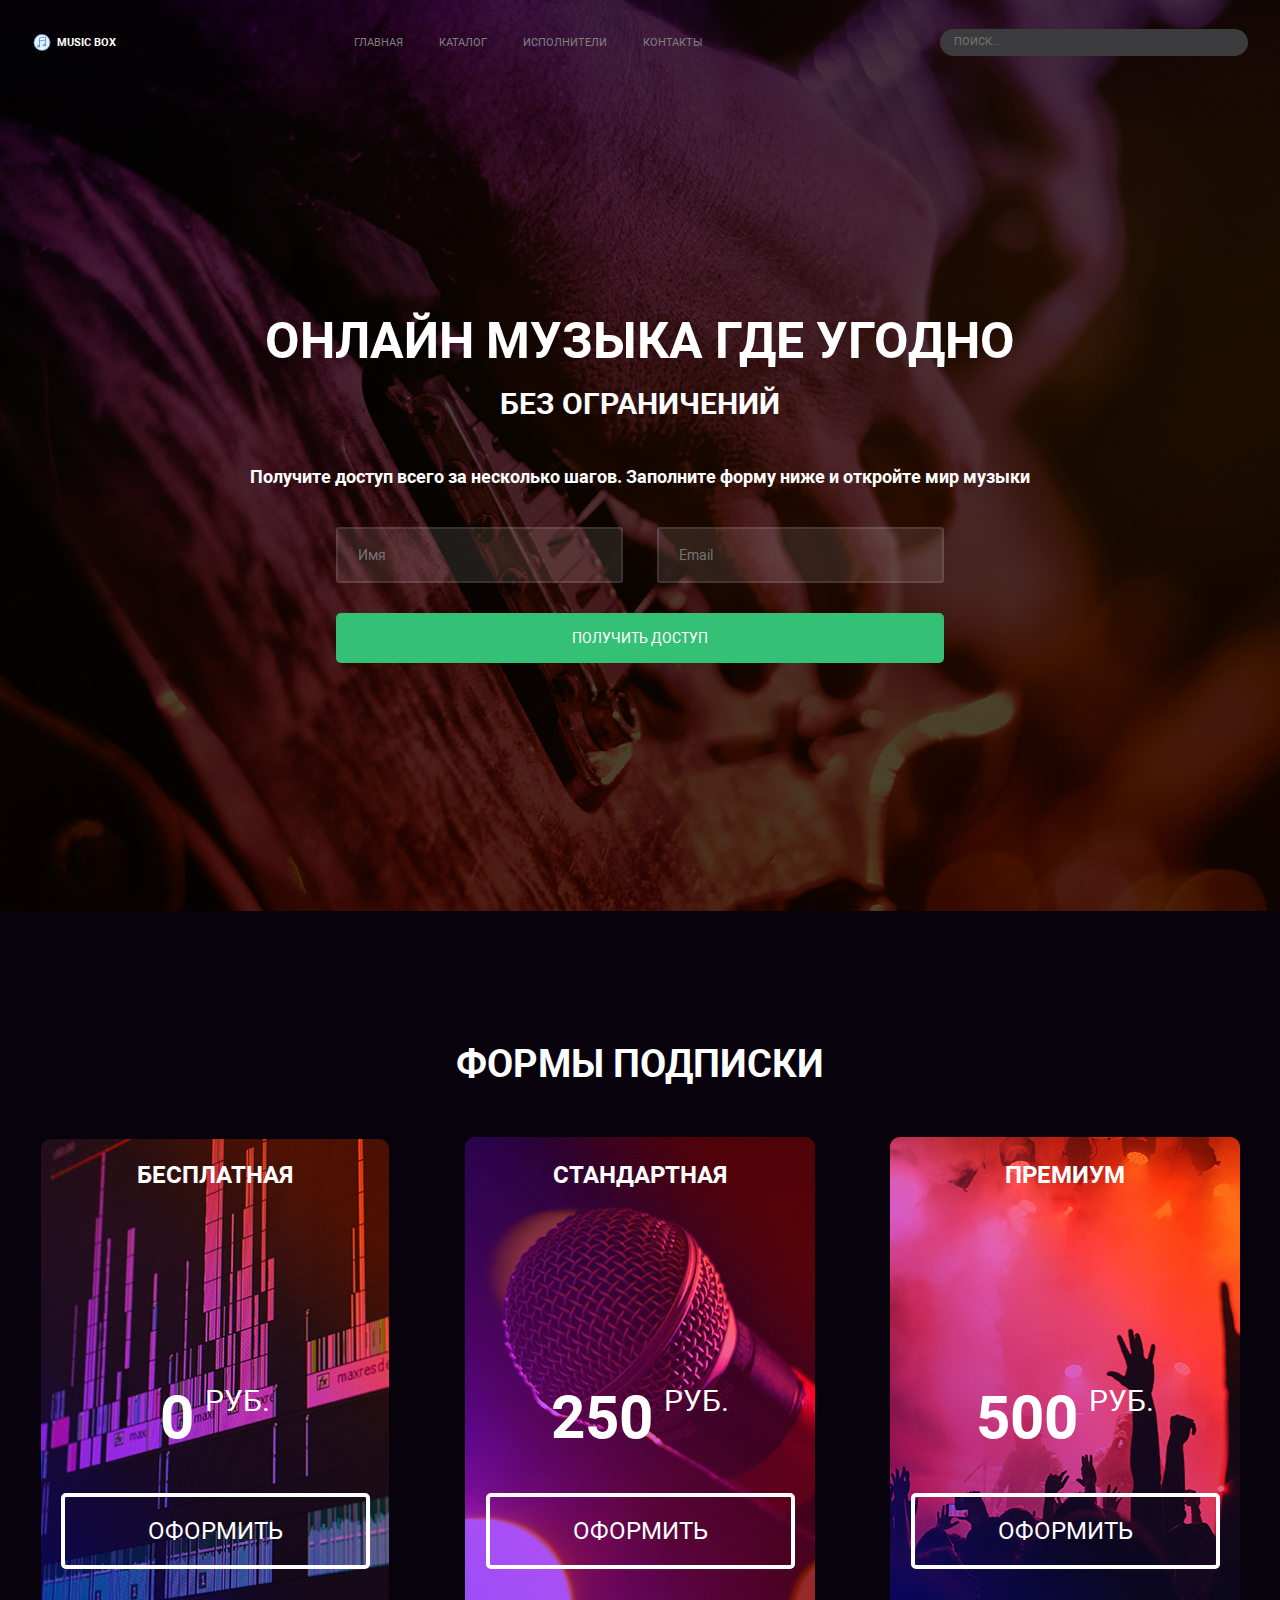
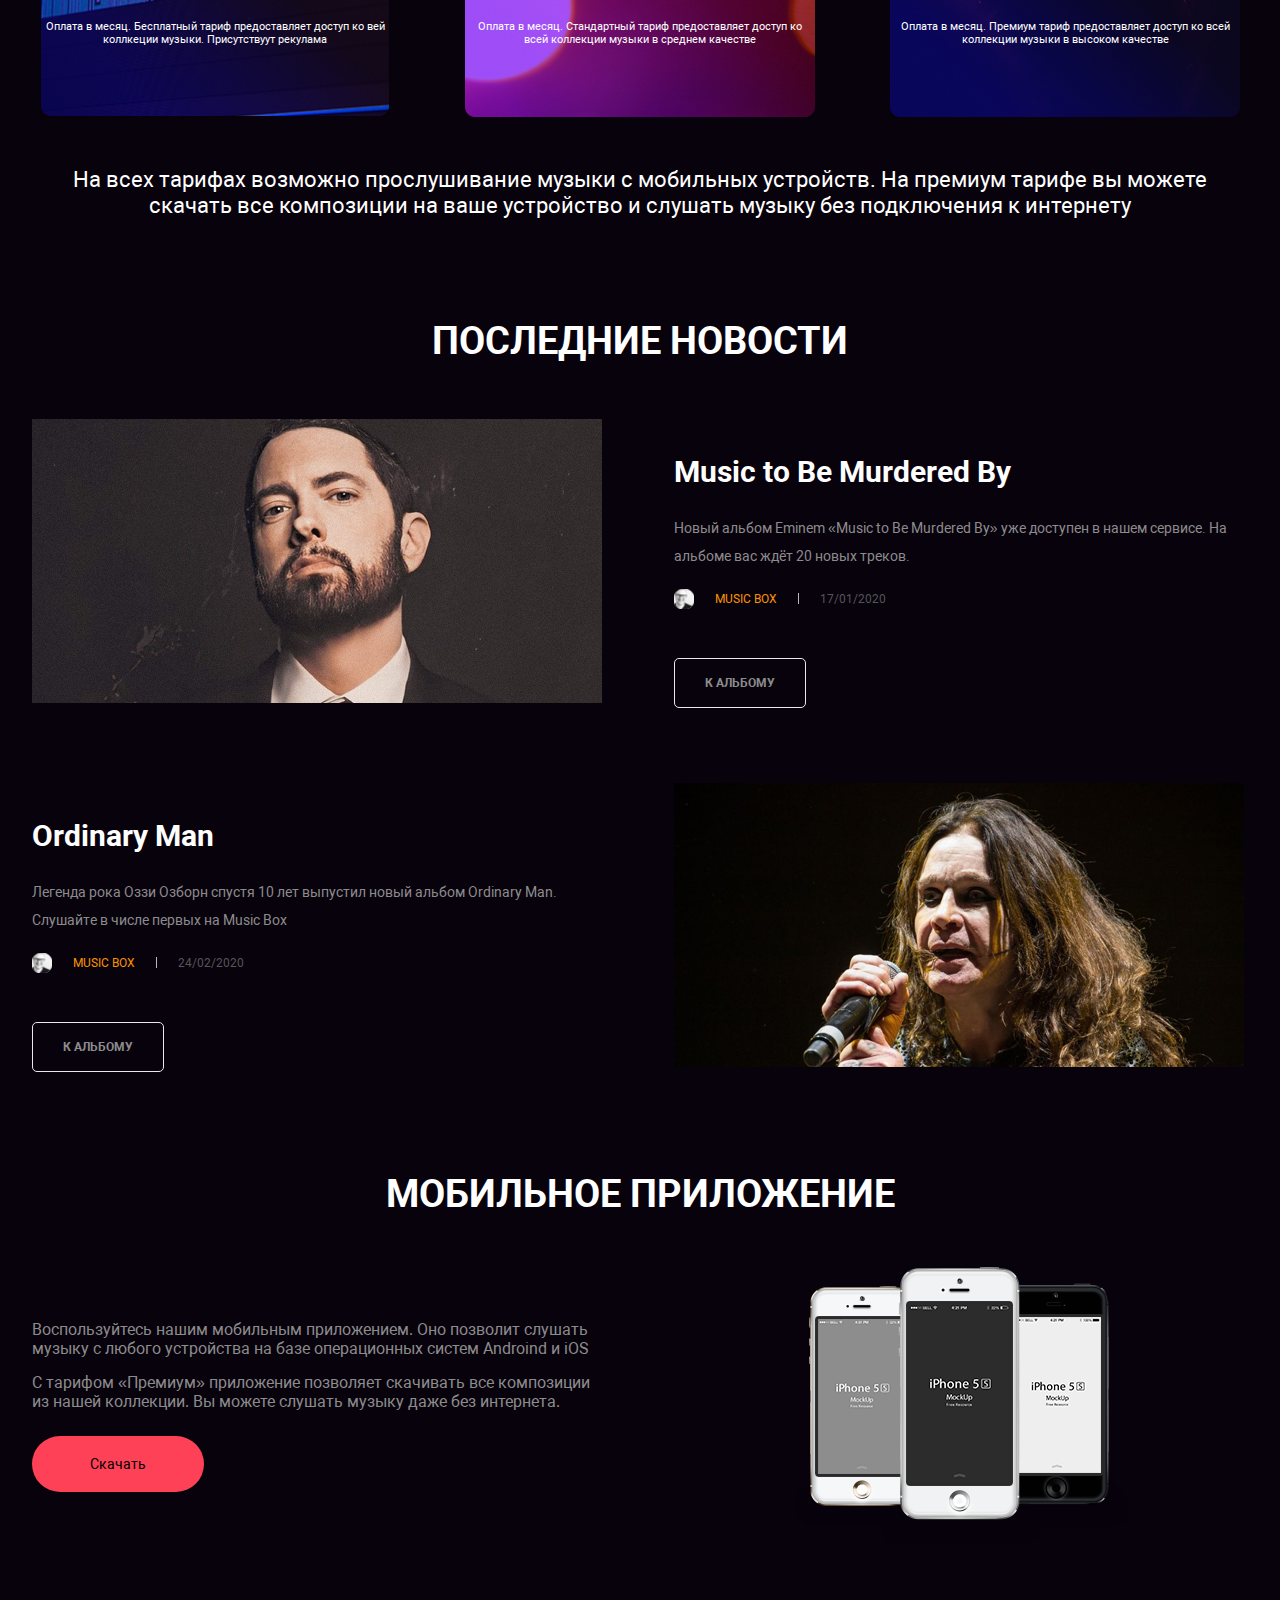
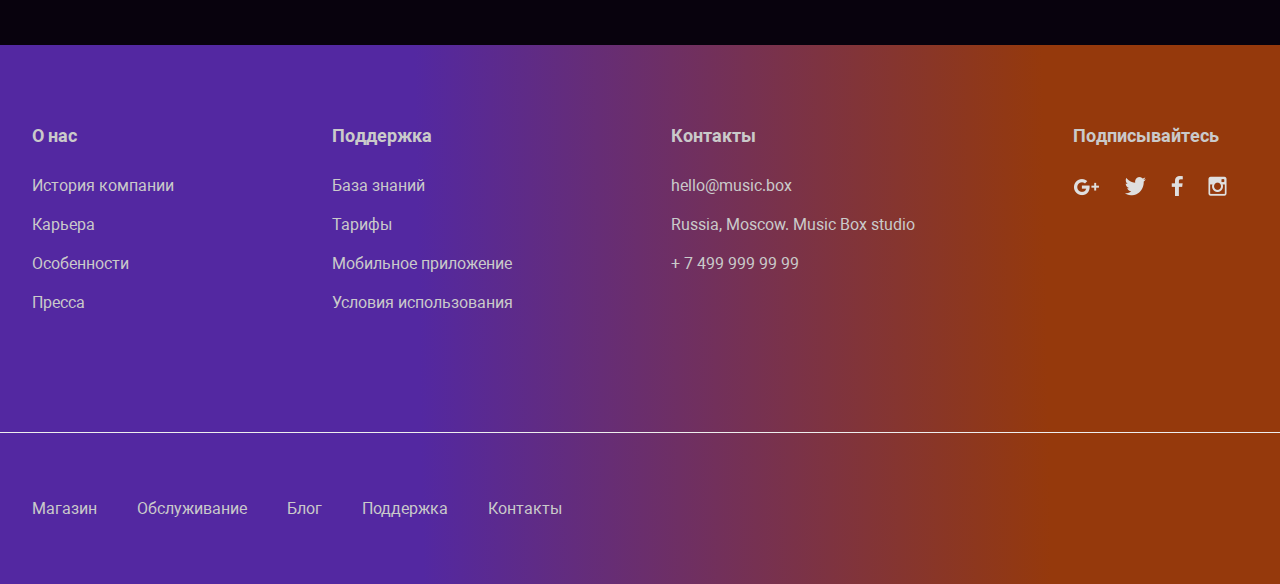
==== index.html @ 295d5bc8 "hotfix: Atomic CSS" ====
<!DOCTYPE html>
<html lang="ru">
  <head>
    <meta charset="UTF-8">
    <meta name="viewport" content="width=device-width, initial-scale=1.0">
    <link rel="stylesheet" href="./vendor/normalize.css">
    <link rel="stylesheet" href="./styles/style.css">
    <title>Портал «Music Box»/Turetskaya Irina</title>
  </head>
  <body>
    <div class="page default-font">

      <!--Шапка сайта-->
      <header class="header wrapper absolute-25">
        <div class="header-logo">
          <img src="./images/logo.svg" alt="Music Box">
          <p>Music Box</p>
        </div>
        <nav class="header-nav">
          <ul>
            <li><a href="./index.html">ГЛАВНАЯ</a></li>
            <li><a href="./catalog.html">КАТАЛОГ</a></li>
            <li><a href="#">ИСПОЛНИТЕЛИ</a></li>
            <li><a href="#contacts">КОНТАКТЫ</a></li>
          </ul>
        </nav>
        <input type="text" placeholder="ПОИСК..." class="dark-input width-23">
      </header>
      <!--Секция баннер-->
      <section class="title-photo photo-index padding-272-248 padding-264-44">
        <div class="wrapper flex-centr online-music">
          <h1 class="fz-60 font-bold m-b-10">Онлайн музыка где угодно</h1>
          <p class="fz-30 m-0">без ограничений</p>
          <span class="fz-18 m-0">Получите доступ всего за несколько шагов. Заполните форму ниже и откройте мир музыки</span>
          <form action="#" class="form fz-14">
            <input type="text" placeholder="Имя">
            <input type="Email" placeholder="Email">
            <button>получить доступ</button>
          </form>
        </div>

      </section>

      <!--Контент-->
      <main class="content">
        <div class="wrapper">

          <!-- Формы подписки -->
          <div class="m-b-100 text-center m-m-b-44" id="tarif">
            <h2 class="m-b-50 fz-38 font-bold">Формы подписки</h2>

            <div class="grid-gap-75 grid-gap-50 justify-center m-b-50">

              <div class="subscribe subscribe-free">
                <h3 class="fz-24">бесплатная</h3>
                <div class="subscribe-content">
                    <div class="subscribe-sum">
                      <h4 class="fz-60 m-0">0</h4>
                      <h5 class="fz-30 m-0">руб.</h5>
                    </div>
                  <button class="btn-subscribe fz-24 default-font">оформить</button>
                  <p class="fz-11">Оплата в месяц. Бесплатный тариф предоставляет доступ ко вей коллкеции музыки. Присутствуут рекулама</p>
                </div>
              </div>

              <div class="subscribe subscribe-standart">
                <h3 class="fz-24">Стандартная</h3>
                <div class="subscribe-content">
                    <div class="subscribe-sum">
                      <h4 class="fz-60 m-0">250</h4>
                      <h5 class="fz-30 m-0">руб.</h5>
                    </div>
                  <button class="btn-subscribe fz-24 online default-font">оформить</button>
                  <p class="fz-11">Оплата в месяц. Стандартный тариф предоставляет доступ ко всей коллекции музыки в среднем качестве</p>
                </div>
              </div>

              <div class="subscribe subscribe-premium">
                <h3 class="fz-24">Премиум</h3>
                <div class="subscribe-content">
                    <div class="subscribe-sum">
                      <h4 class="fz-60 m-0">500</h4>
                      <h5 class="fz-30 m-0">руб.</h5>
                    </div>
                  <button class="btn-subscribe fz-24 default-font">оформить</button>
                  <p class="fz-11">Оплата в месяц. Премиум тариф предоставляет доступ ко всей коллекции музыки в высоком качестве</p>
                </div>
              </div>

            </div>
            <p class="fz-22 m-fz-12">На всех тарифах возможно прослушивание музыки с мобильных устройств. На премиум тарифе вы можете скачать все композиции на ваше устройство и слушать музыку без подключения к интернету</p>
          </div>

          <!-- Последние новости -->
          <div class="m-b-100 m-m-b-90">
            <h2 class="m-b-50 fz-38 font-bold text-center">Последние новости</h2>
            <div>

              <div class="grid-column-68 grid-gap-20 grid-gap-40 align-center m-b-70 m-m-b-40">
                <img src="./images/Music_to_Be_Murdered_By.png" alt="Eminem" class="width-100">
                <div class="description">
                  <h4 class="fz-30 m-b-25">Music to Be Murdered By</h4>
                  <p class="fz-14 m-b-15 line-h-28 m-0">Новый альбом Eminem  «Music to Be Murdered By» уже доступен в нашем сервисе. На альбоме вас ждёт 20 новых треков.</p>
                  <div class="about-author flex-s-b">
                    <img src="./images/avatar.png" alt="avatar">
                    <h5 class="fz-12 m-0">Music box</h5>
                    <div class="split"></div>
                    <p class="fz-12 m-0">17/01/2020</p>
                  </div>
                  <button class="bth-grey fz-12 font-bold">К альбому</button>
                </div>
              </div>

              <div class="grid-column-68 grid-gap-20 grid-gap-40 align-center">
                <div class="description">
                  <h4 class="fz-30 m-b-25">Ordinary Man</h4>
                  <p class="fz-14 m-b-15 line-h-28 m-0">Легенда рока Оззи Озборн спустя 10 лет выпустил новый альбом Ordinary Man. Слушайте в числе первых на Music Box</p>
                  <div class="about-author flex-s-b">
                    <img src="./images/avatar.png" alt="avatar">
                    <h5 class="fz-12 m-0">Music box</h5>
                    <div class="split"></div>
                    <p class="fz-12 m-0">24/02/2020</p>
                  </div>
                  <button class="bth-grey fz-12 font-bold">К альбому</button>
                </div>
                <img src="./images/Ordinary_Man.png" alt="Ozzy_Osbourne" class="width-100 photo">
              </div>

            </div>

          </div>

          <!-- Мобильное приложение -->
          <div id="mobile-app">
            <h2 class="m-b-50 fz-38 font-bold text-center">Мобильное приложение</h2>
            <div class="grid-column-68 grid-gap-20 grid-gap-40 align-center">
              <div class="description">
                <p class="fz-16 m-0 m-b-15">Воспользуйтесь нашим мобильным приложением. Оно позволит слушать музыку с любого устройства на базе операционных систем Androind и iOS</p>
                <p class="fz-16 m-0 m-b-25">С тарифом «Премиум» приложение позволяет скачивать все композиции из нашей коллекции. Вы можете слушать музыку даже без интернета.</p>
                <button class="bth-pink fz-14">Скачать</button>
              </div>
              <img src="./images/iphone.png" alt="mobile" class="width-100 m-auto photo">
            </div>
          </div>

        </div>
      </main>

      <!--Футер-->
      <footer class="footer">
        <div class="wrapper first-menu">

          <div>
            <h3>О нас</h3>
            <ul>
              <li><a href="#" target="_blank">История&nbsp;компании</a></li>
              <li><a href="#" target="_blank">Карьера</a></li>
              <li><a href="#" target="_blank">Особенности</a></li>
              <li><a href="#" target="_blank">Пресса</a></li>
            </ul>
          </div>

          <div>
            <h3>Поддержка</h3>
            <ul>
              <li><a href="#" target="_blank">База&nbsp;знаний</a></li>
              <li><a href="#tarif" target="_blank">Тарифы</a></li>
              <li><a href="#mobile-app" target="_blank">Мобильное&nbsp;приложение</a></li>
              <li><a href="#" target="_blank">Условия&nbsp;использования</a></li>
            </ul>
          </div>

          <div>
            <h3 id="contacts">Контакты</h3>
            <ul>
              <li><a href="mailto:hello@music.box">hello@music.box</a></li>
              <li><a href="#" target="_blank">Russia,&nbsp;Moscow.&nbsp;Music&nbsp;Box&nbsp;studio</a></li>
              <li><a href="tel:+74999999999">+ 7 499 999 99 99</a></li>
            </ul>
          </div>

          <div>
            <h3>Подписывайтесь</h3>
            <ul class="social">
              <li>
                <a href="#" target="_blank">
                  <img class="footer-icon" alt="google" src="./images/Google+.png">
                </a>
              </li>
              <li>
                <a href="#" target="_blank">
                  <img class="footer-icon" alt="twitter" src="./images/Twitter.png">
                </a>
              </li>
              <li>
                <a href="#" target="_blank">
                  <img class="footer-icon" alt="facebook" src="./images/Facebook.png">
                </a>
              </li>
              <li>
                <a href="#" target="_blank">
                  <img class="footer-icon" alt="instagram" src="./images/Instagram.png">
                </a>
              </li>
            </ul>
          </div>

        </div>

        <div class="line"></div>

        <div class="wrapper second-menu">
          <ul>
            <li><a href="#" target="_blank">Магазин</a></li>
            <li><a href="#" target="_blank">Обслуживание</a></li>
            <li><a href="#" target="_blank">Блог</a></li>
            <li><a href="#" target="_blank">Поддержка</a></li>
            <li><a href="#contacts" target="_blank">Контакты</a></li>
          </ul>
        </div>
      </footer>
    </div>
  </body>
</html>
---- styles/style.css ----
@font-face {
  src: url("../fonts/Roboto/Roboto.woff2") format("woff2"), url("../fonts/Roboto/Roboto.woff") format("woff");
  font-family: 'Roboto';
  font-weight: 400;
  font-style: normal; }
@font-face {
  src: url("../fonts/Roboto/Robotobold.woff2") format("woff2"), url("../fonts/Roboto/Robotobold.woff") format("woff");
  font-family: 'Roboto';
  font-weight: 700;
  font-style: normal; }
body {
  font-family: "Roboto", sans-serif; }

.wrapper {
  max-width: 1200px;
  margin: 0 auto; }

.default-font {
  font-family: "Roboto", sans-serif;
  font-style: normal;
  color: #FFFFFF;
  margin: 0;
  padding: 0; }

h1 {
  text-transform: uppercase; }

h2 {
  text-transform: uppercase; }

h3 {
  text-transform: uppercase; }

h5 {
  font-weight: normal;
  text-transform: uppercase; }

.fz-11 {
  font-size: 11px;
  line-height: 13px; }

.fz-12 {
  font-size: 12px;
  line-height: 28px; }

.fz-14 {
  font-size: 14px;
  line-height: 16px; }

.fz-16 {
  font-size: 16px;
  line-height: 19px; }

.fz-18 {
  font-size: 18px;
  line-height: 21px; }

.fz-22 {
  font-size: 22px;
  line-height: 26px; }

.fz-23 {
  font-size: 20px;
  line-height: 23px; }

.fz-24 {
  font-size: 24px;
  line-height: 28px; }

.fz-30 {
  font-size: 30px;
  line-height: 35px; }

.fz-38 {
  font-size: 38px;
  line-height: 45px; }

.fz-60 {
  font-size: 60px;
  line-height: 70px; }

.font-bold {
  font-weight: bold; }

.text-center {
  text-align: center; }

.align-center {
  -webkit-box-align: center;
      -ms-flex-align: center;
          align-items: center; }

.justify-center {
  -webkit-box-pack: center;
      -ms-flex-pack: center;
          justify-content: center; }

.grid-column-68 {
  display: grid;
  grid-template-columns: repeat(2, 1fr);
  grid-gap: 68px; }

.grid-row-25 {
  display: grid;
  grid-row-gap: 25px; }

.grid-gap-50 {
  display: grid;
  grid-template-columns: repeat(auto-fill, 250px);
  grid-gap: 50px; }

.grid-gap-75 {
  display: grid;
  grid-template-columns: repeat(auto-fill, 350px);
  grid-gap: 75px; }

.flex-s-b {
  display: -webkit-box;
  display: -ms-flexbox;
  display: flex;
  -webkit-box-pack: justify;
      -ms-flex-pack: justify;
          justify-content: space-between;
  -webkit-box-align: center;
      -ms-flex-align: center;
          align-items: center; }

.m-0 {
  margin: 0; }

.m-b-10 {
  margin-bottom: 10px; }

.m-b-15 {
  margin-bottom: 15px; }

.m-b-25 {
  margin-bottom: 25px; }

.m-b-50 {
  margin-bottom: 50px; }

.m-b-70 {
  margin-bottom: 70px; }

.m-b-100 {
  margin-bottom: 100px; }

.m-auto {
  margin: auto; }

.flex-centr {
  display: -webkit-box;
  display: -ms-flexbox;
  display: flex;
  -webkit-box-orient: vertical;
  -webkit-box-direction: normal;
      -ms-flex-direction: column;
          flex-direction: column;
  -webkit-box-pack: center;
      -ms-flex-pack: center;
          justify-content: center;
  -webkit-box-align: center;
      -ms-flex-align: center;
          align-items: center; }

.width-100 {
  max-width: 100%;
  height: auto; }

.line-h-28 {
  line-height: 28px; }

.width-23 {
  width: 23%; }

.padding-280-76 {
  padding: 280px 0 76px; }

.padding-272-248 {
  padding: 272px 0 248px; }

.header {
  font-family: "Roboto", sans-serif;
  font-style: normal;
  font-size: 11px;
  line-height: 13px;
  font-weight: bold;
  display: -webkit-box;
  display: -ms-flexbox;
  display: flex;
  -webkit-box-align: center;
      -ms-flex-align: center;
          align-items: center; }

.absolute-25 {
  position: absolute;
  top: 25px;
  left: 0;
  right: 0; }

.header-logo {
  display: -webkit-box;
  display: -ms-flexbox;
  display: flex;
  -webkit-box-align: center;
      -ms-flex-align: center;
          align-items: center;
  margin-right: 100px; }
  .header-logo img {
    width: 20px;
    height: 17px;
    margin-right: 5px; }
  .header-logo p {
    font-weight: bold;
    color: #FFFFFF;
    text-transform: uppercase; }

.header-nav {
  margin-right: 300px; }
  .header-nav ul {
    display: -webkit-box;
    display: -ms-flexbox;
    display: flex;
    padding: 0; }
    .header-nav ul li {
      font-weight: normal;
      color: #808080;
      list-style: none;
      margin-right: 36px; }
      .header-nav ul li a {
        text-decoration: none;
        color: #808080; }
        .header-nav ul li a:active {
          color: #FFFFFF; }
        .header-nav ul li a:hover {
          color: #FFFFFF;
          cursor: pointer; }
      .header-nav ul li:last-child {
        margin-right: 0; }

.dark-input {
  background: #3C3B3D;
  border-radius: 50px;
  border: none;
  padding: 7px 14px; }

.footer {
  background: linear-gradient(89.02deg, #5328A1 32.83%, #95390C 81.56%);
  padding: 80px 0 50px;
  font-family: "Roboto", sans-serif;
  font-style: normal;
  font-weight: normal;
  font-size: 16px;
  line-height: 19px;
  color: #CACACA; }

.first-menu {
  display: -webkit-box;
  display: -ms-flexbox;
  display: flex;
  -webkit-box-pack: justify;
      -ms-flex-pack: justify;
          justify-content: space-between;
  padding-bottom: 100px; }
  .first-menu div h3 {
    font-weight: bold;
    font-size: 18px;
    line-height: 21px;
    margin: 0 0 30px 0;
    text-transform: none; }
  .first-menu div ul {
    padding: 0; }
    .first-menu div ul li {
      list-style: none;
      margin: 0 0 20px 0; }
      .first-menu div ul li a {
        text-decoration: none;
        color: #CACACA; }
        .first-menu div ul li a:hover {
          cursor: pointer;
          opacity: 0.5; }
  .first-menu div img:hover {
    cursor: pointer;
    opacity: 0.5; }
  .first-menu div .social li {
    display: inline; }

.line {
  border-top: 1px solid #EEEEEE; }

.second-menu {
  padding-top: 50px; }
  .second-menu ul {
    padding: 0;
    display: -webkit-box;
    display: -ms-flexbox;
    display: flex; }
    .second-menu ul li {
      list-style: none;
      display: inline;
      margin: 0 40px 0 0; }
      .second-menu ul li a {
        text-decoration: none;
        color: #CACACA; }
        .second-menu ul li a:hover {
          cursor: pointer;
          opacity: 0.5; }

.footer-icon {
  margin-right: 21px; }

.title-photo {
  background-size: cover;
  background-position: center;
  color: #fff; }

.photo-catalog {
  background-image: url("../images/Morten_Harket.png"); }

.photo-index {
  background-image: url("../images/banner.png"); }

.online-music p {
  font-weight: bold;
  text-transform: uppercase; }
.online-music span {
  margin: 45px 0 40px;
  font-weight: bold; }

.main {
  font-family: "Roboto", sans-serif;
  font-style: normal; }
  .main h1 {
    margin: 0 0 25px; }
  .main span {
    font-size: 18px;
    line-height: 21px; }
  .main div {
    margin: 40px 0 0 0;
    display: -webkit-box;
    display: -ms-flexbox;
    display: flex; }
    .main div button {
      display: -webkit-box;
      display: -ms-flexbox;
      display: flex;
      -webkit-box-align: center;
          -ms-flex-align: center;
              align-items: center;
      color: #FFFFFF;
      border-radius: 5px;
      border: none;
      width: 200px;
      height: 56px;
      margin-right: 35px; }
      .main div button img {
        width: 16px;
        height: 16px;
        color: #FFFFFF;
        -webkit-filter: invert(1);
                filter: invert(1);
        margin: 0 15px 0 20px; }
      .main div button:hover {
        cursor: pointer;
        opacity: 0.5; }

.bg-violet {
  background: #5328A1; }

.bg-brown {
  background: #95390C; }

.content {
  background-color: #08020D;
  padding-top: 100px;
  padding-bottom: 100px; }

.popular-artist {
  display: -webkit-box;
  display: -ms-flexbox;
  display: flex; }
  .popular-artist img {
    width: 55px;
    height: 50px;
    margin-right: 16.5px; }
  .popular-artist span {
    font-family: "Roboto", sans-serif;
    font-style: normal;
    font-weight: normal;
    font-size: 12px;
    line-height: 14px;
    color: #808080; }
  .popular-artist h5 {
    margin-bottom: 5px; }
  .popular-artist div {
    margin: auto 0; }

.time {
  font-family: "Roboto", sans-serif;
  font-style: normal;
  font-weight: normal;
  color: #8C8C8C; }

.discography-item div img {
  width: 250px;
  height: 250px; }
.discography-item div a {
  display: block;
  width: 25px;
  height: 25px;
  margin: 0;
  position: relative;
  left: 15px;
  bottom: 35px; }
  .discography-item div a img {
    width: 25px;
    height: 25px;
    -webkit-filter: invert(1);
            filter: invert(1); }
  .discography-item div a:hover {
    opacity: 0.5; }

.subscribe {
  display: -webkit-box;
  display: -ms-flexbox;
  display: flex;
  -webkit-box-orient: vertical;
  -webkit-box-direction: normal;
      -ms-flex-direction: column;
          flex-direction: column;
  -webkit-box-pack: justify;
      -ms-flex-pack: justify;
          justify-content: space-between;
  -webkit-box-align: center;
      -ms-flex-align: center;
          align-items: center;
  height: 580px; }

.subscribe-free {
  background: url("../images/subscribe_1.png");
  background-repeat: no-repeat;
  background-position: center;
  background-size: contain; }

.subscribe-standart {
  background: url("../images/subscribe_2.png");
  background-repeat: no-repeat;
  background-position: center;
  background-size: contain; }

.subscribe-premium {
  background: url("../images/subscribe_3.png");
  background-repeat: no-repeat;
  background-position: center;
  background-size: contain; }

.subscribe-content {
  margin-bottom: 60px; }
  .subscribe-content div {
    margin-bottom: 40px; }
  .subscribe-content button {
    margin-bottom: 40px; }

.subscribe-sum {
  display: -webkit-box;
  display: -ms-flexbox;
  display: flex;
  -webkit-box-pack: center;
      -ms-flex-pack: center;
          justify-content: center; }
  .subscribe-sum h4 {
    padding-right: 11px; }

.btn-subscribe {
  text-transform: uppercase;
  background: none;
  padding: 20px 83px;
  border: 4px solid #FFFFFF;
  -webkit-box-sizing: border-box;
          box-sizing: border-box;
  border-radius: 5px; }
  .btn-subscribe:hover {
    opacity: 0.5;
    cursor: pointer; }

.split {
  width: 1px;
  height: 11px;
  background: #B8B8B8; }

.description p {
  color: #8C8C8C; }

.about-author {
  width: 37%;
  margin-bottom: 45px; }
  .about-author img {
    width: 20px;
    height: 20px; }
  .about-author h5 {
    color: #F89202; }
  .about-author p {
    color: #555555; }

.bth-grey {
  font-family: "Roboto", sans-serif;
  text-transform: uppercase;
  padding: 10px 30px;
  border: 1px solid #E9E9E9;
  border-radius: 5px;
  color: #8C8C8C;
  background: none; }
  .bth-grey:hover {
    cursor: pointer;
    opacity: 0.5; }

.bth-pink {
  background: #FF4157;
  border: none;
  border-radius: 50px;
  padding: 20px 58px; }
  .bth-pink:hover {
    cursor: pointer;
    opacity: 0.5; }

.form {
  width: 50%;
  display: -webkit-box;
  display: -ms-flexbox;
  display: flex;
  -ms-flex-wrap: wrap;
      flex-wrap: wrap;
  -webkit-box-pack: justify;
      -ms-flex-pack: justify;
          justify-content: space-between; }
  .form input {
    width: 43%;
    height: 50px;
    margin-bottom: 30px;
    background: rgba(255, 255, 255, 0.1);
    border: 2px solid rgba(255, 255, 255, 0.1);
    border-radius: 3px;
    padding-left: 20px;
    -webkit-box-align: center;
        -ms-flex-align: center;
            align-items: center;
    font-size: 14px;
    line-height: 16px;
    font-family: "Roboto", sans-serif;
    font-style: normal;
    color: #FFFFFF; }
  .form button {
    width: 100%;
    height: 50px;
    background: #34C176;
    border-radius: 5px;
    font-size: 14px;
    line-height: 16px;
    font-family: "Roboto", sans-serif;
    text-transform: uppercase;
    font-style: normal;
    color: #FFFFFF;
    border: none; }
    .form button:hover {
      cursor: pointer;
      opacity: 0.5; }

.similar-artists div img {
  width: 100%;
  height: auto;
  -o-object-fit: cover;
     object-fit: cover; }

@media (max-width: 1280px) {
  .wrapper {
    max-width: 95%; }

  .header {
    -webkit-box-pack: justify;
        -ms-flex-pack: justify;
            justify-content: space-between; }

  .header-logo {
    margin-right: 0; }

  .header-nav {
    margin-right: 0; }

  .online-music {
    text-align: center; }
    .online-music h1 {
      font-size: 50px; } }
@media (max-width: 1024px) {
  .about-author {
    width: 100%; } }
@media (max-width: 850px) {
  .first-menu {
    -webkit-box-orient: vertical;
    -webkit-box-direction: normal;
        -ms-flex-direction: column;
            flex-direction: column; }

  .online-music h1 {
    font-size: 30px;
    line-height: 35px; }
  .online-music p {
    font-size: 18px;
    line-height: 21px; }
  .online-music span {
    font-size: 12px;
    line-height: 14px; }

  .form {
    width: 100%; }

  .grid-gap-40 {
    grid-gap: 40px; } }
@media (max-width: 750px) {
  .second-menu ul {
    -webkit-box-orient: vertical;
    -webkit-box-direction: normal;
        -ms-flex-direction: column;
            flex-direction: column; }
    .second-menu ul li {
      margin-bottom: 20px; } }
@media (max-width: 650px) {
  .wrapper {
    width: 280px; }

  .content h2 {
    font-size: 20px;
    line-height: 23px; }

  .m-fz-12 {
    font-size: 12px;
    line-height: 14px; }

  .header {
    -webkit-box-orient: vertical;
    -webkit-box-direction: normal;
        -ms-flex-direction: column;
            flex-direction: column;
    -webkit-box-align: start;
        -ms-flex-align: start;
            align-items: flex-start; }

  .header-nav {
    -webkit-box-ordinal-group: 3;
        -ms-flex-order: 2;
            order: 2; }
    .header-nav ul {
      margin-bottom: 0;
      -webkit-box-orient: vertical;
      -webkit-box-direction: normal;
          -ms-flex-direction: column;
              flex-direction: column; }
      .header-nav ul li {
        margin-bottom: 10px; }
      .header-nav ul:last-child {
        margin-bottom: 0; }

  .header-input {
    -webkit-box-ordinal-group: 2;
        -ms-flex-order: 1;
            order: 1;
    width: 80%; }

  .form input {
    width: 100%; }

  .photo-index {
    background-size: 1156px 765px;
    background-position-x: -176px; }

  .padding-264-44 {
    padding: 264px 0 44px; }

  .subscribe {
    height: 460px; }

  .subscribe-content {
    margin: 0 20px; }
    .subscribe-content div {
      margin-bottom: 30px; }
    .subscribe-content h4 {
      font-weight: normal; }
    .subscribe-content h5 {
      font-weight: normal; }
    .subscribe-content p {
      margin: 0 0 16px 0; }

  .grid-gap-50 {
    grid-template-columns: repeat(auto-fill, 280px);
    grid-gap: 50px; }

  .btn-subscribe {
    padding: 20px 65px;
    font-size: 12px;
    line-height: 14px;
    font-weight: normal; }

  .grid-gap-20 {
    grid-template-columns: repeat(1, 1fr);
    grid-gap: 20px; }

  .bth-grey {
    width: 100%; }

  .bth-pink {
    width: 100%; }

  .photo {
    grid-row-start: 1;
    grid-row-end: 2; }

  .m-m-b-44 {
    margin-bottom: 44px; }

  .m-m-b-40 {
    margin-bottom: 40px; }

  .m-m-b-90 {
    margin-bottom: 90px; }

  .photo-catalog {
    background-size: 2200px 630px;
    background-position-x: -1374px; }

  .padding-295-65 {
    padding: 295px 0 65px; }

  .main h1 {
    font-size: 30px;
    line-height: 35px; }
  .main span {
    font-size: 14px;
    line-height: 16px; }
  .main div {
    -webkit-box-orient: vertical;
    -webkit-box-direction: normal;
        -ms-flex-direction: column;
            flex-direction: column; }
    .main div button {
      margin-right: 0;
      width: 100%;
      margin-bottom: 20px; }

  .discography-item div img {
    width: 130px;
    height: 130px; }
  .discography-item div a {
    width: 15px;
    height: 15px;
    left: 5px;
    bottom: 23px; }
    .discography-item div a img {
      width: 15px;
      height: 15px; }
  .discography-item h4 {
    font-size: 16px;
    line-height: 19px; }
  .discography-item span {
    font-size: 14px;
    line-height: 16px; }

  .grid-gap-50-20 {
    grid-template-columns: repeat(auto-fill, 130px);
    grid-row-gap: 50px;
    grid-column-gap: 20px; }

  .similar-artists div h4 {
    font-size: 16px;
    line-height: 19px; }
  .similar-artists div span {
    font-size: 12px;
    line-height: 14px; } }
/*# sourceMappingURL=style.css.map */
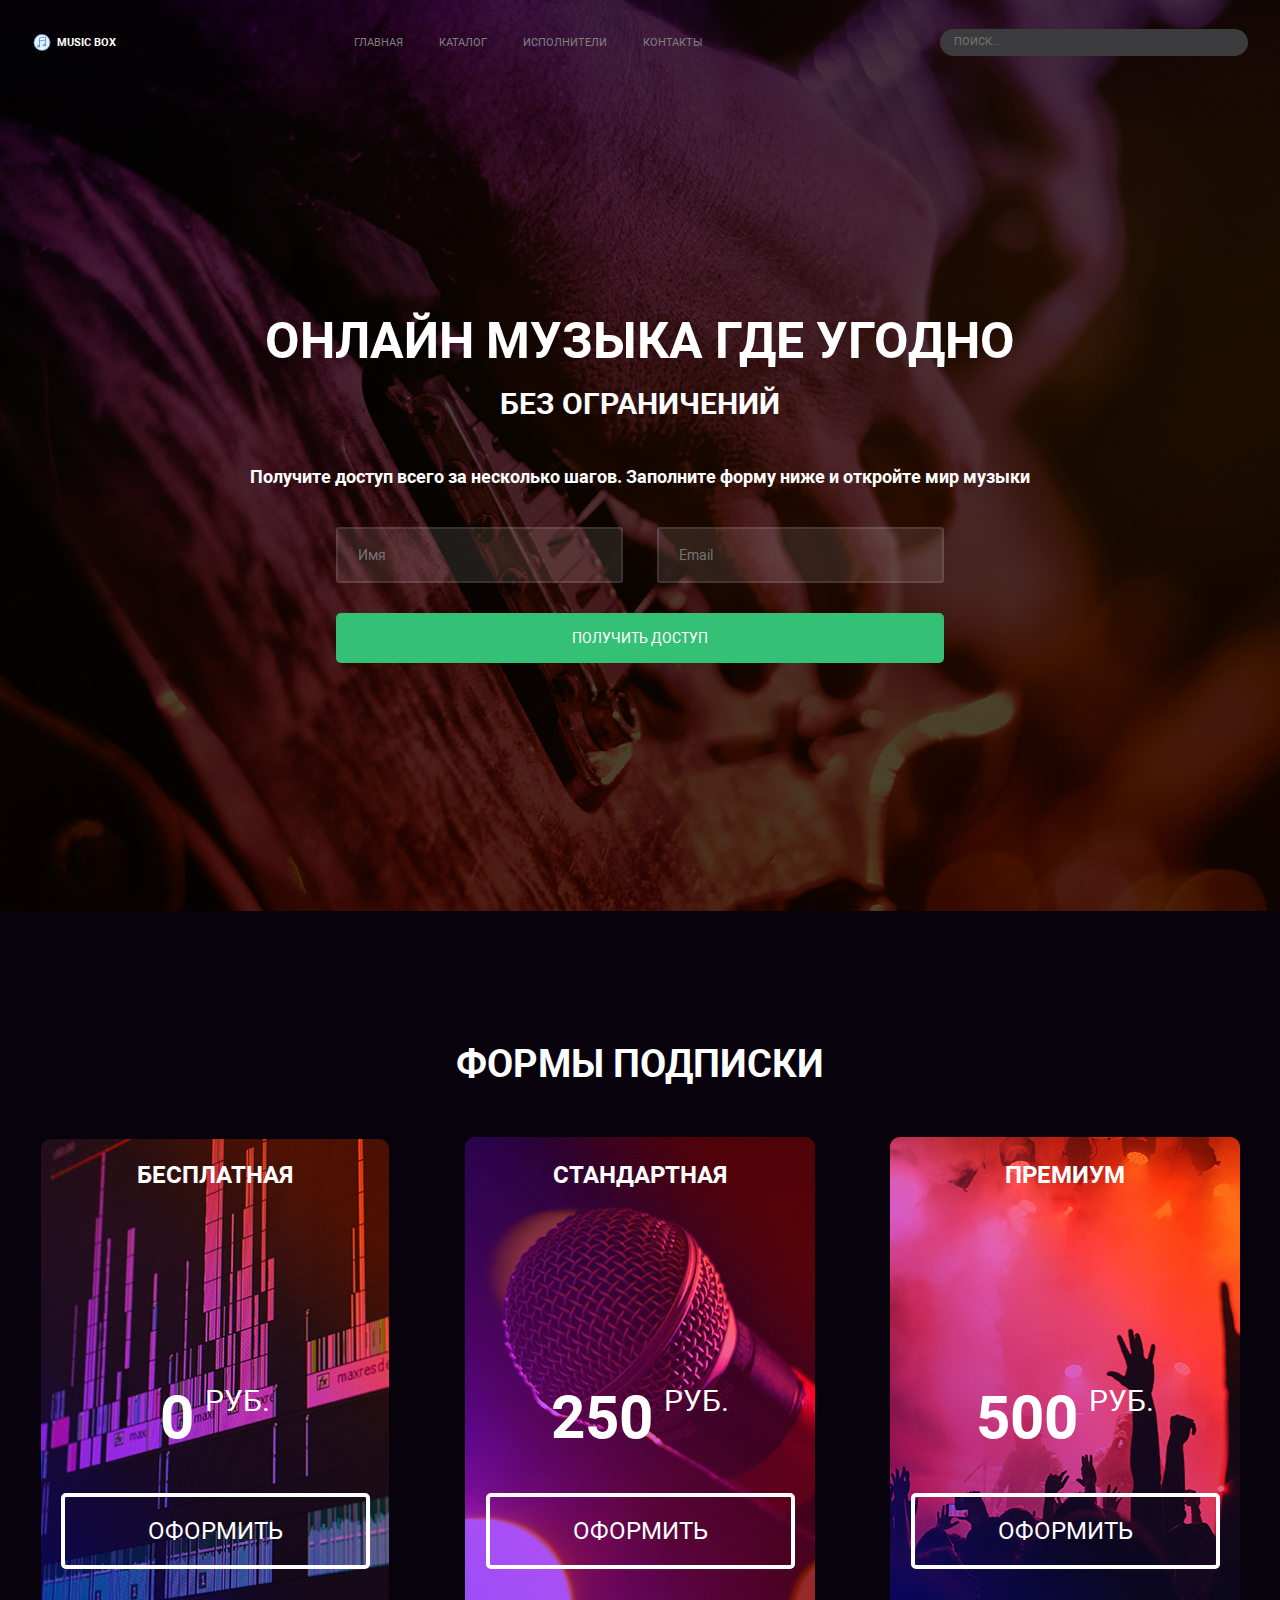
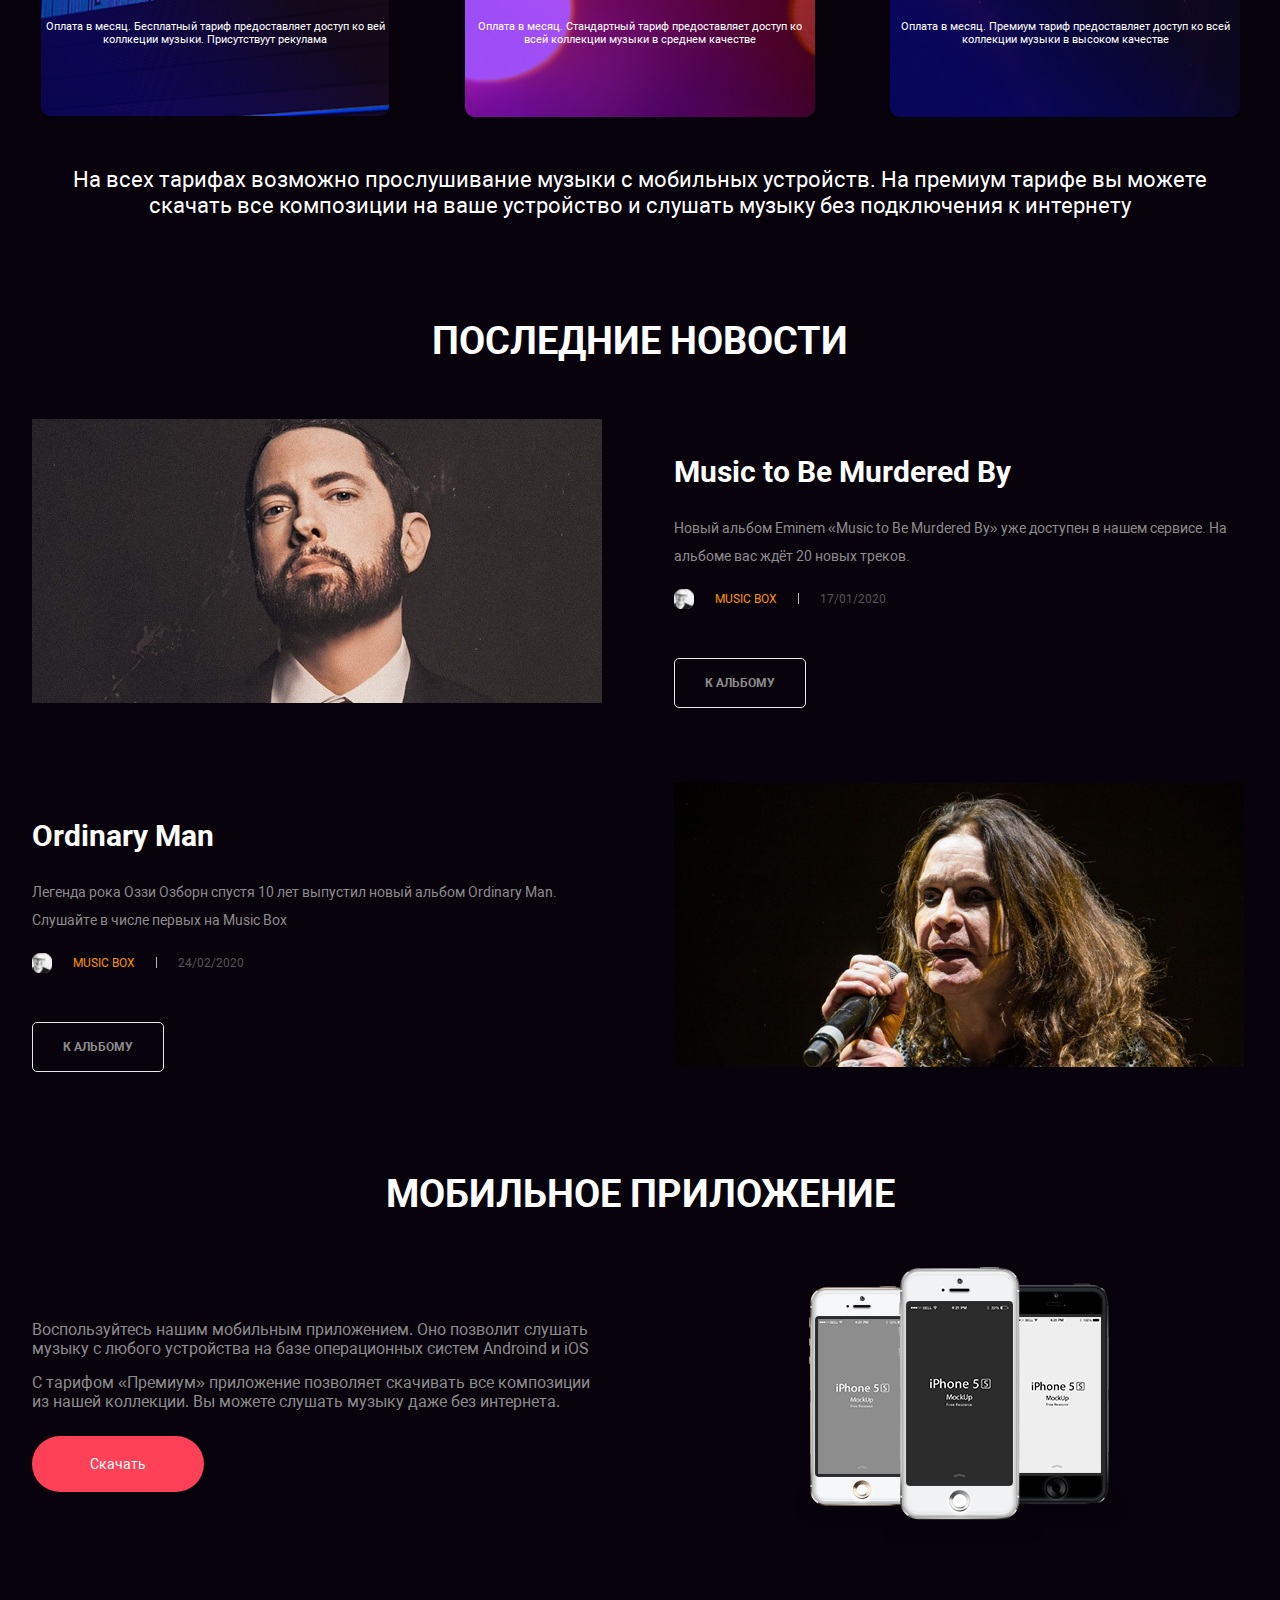
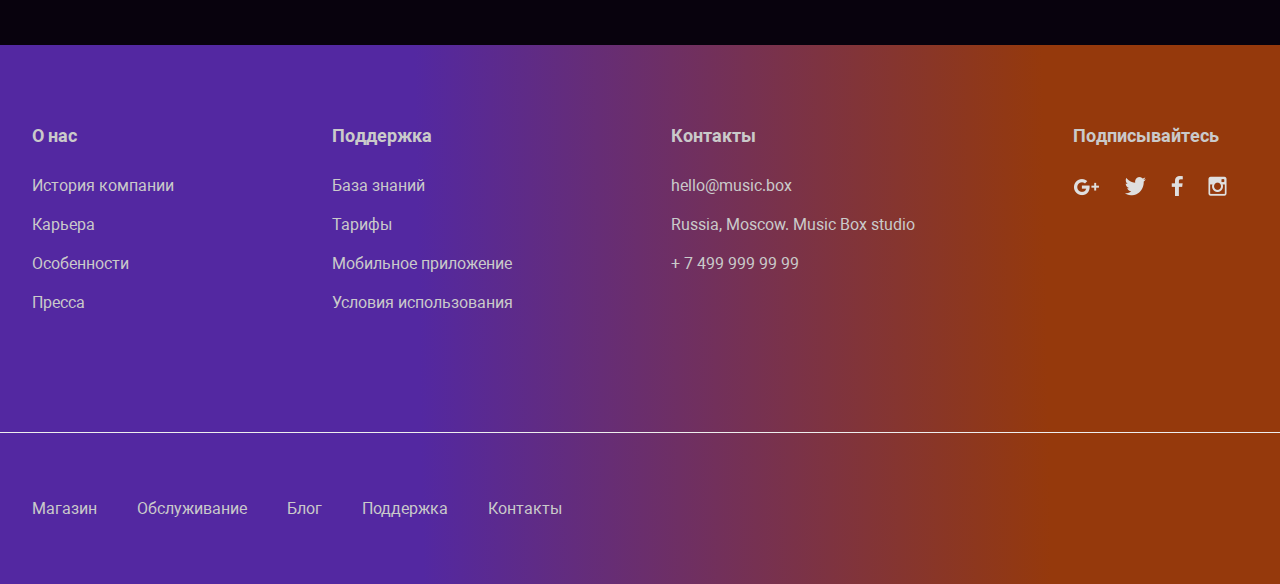
==== commit 2829aff1: "hotfix: section" ====
--- a/index.html
+++ b/index.html
@@ -46,7 +46,7 @@
         <div class="wrapper">
 
           <!-- Формы подписки -->
-          <div class="m-b-100 text-center m-m-b-44" id="tarif">
+          <section class="m-b-100 text-center m-m-b-44" id="tarif">
             <h2 class="m-b-50 fz-38 font-bold">Формы подписки</h2>
 
             <div class="grid-gap-75 grid-gap-50 justify-center m-b-50">
@@ -89,10 +89,10 @@
 
             </div>
             <p class="fz-22 m-fz-12">На всех тарифах возможно прослушивание музыки с мобильных устройств. На премиум тарифе вы можете скачать все композиции на ваше устройство и слушать музыку без подключения к интернету</p>
-          </div>
+          </section>
 
           <!-- Последние новости -->
-          <div class="m-b-100 m-m-b-90">
+          <section class="m-b-100 m-m-b-90">
             <h2 class="m-b-50 fz-38 font-bold text-center">Последние новости</h2>
             <div>
 
@@ -128,20 +128,20 @@
 
             </div>
 
-          </div>
+          </section>
 
           <!-- Мобильное приложение -->
-          <div id="mobile-app">
+          <section id="mobile-app">
             <h2 class="m-b-50 fz-38 font-bold text-center">Мобильное приложение</h2>
             <div class="grid-column-68 grid-gap-20 grid-gap-40 align-center">
               <div class="description">
                 <p class="fz-16 m-0 m-b-15">Воспользуйтесь нашим мобильным приложением. Оно позволит слушать музыку с любого устройства на базе операционных систем Androind и iOS</p>
                 <p class="fz-16 m-0 m-b-25">С тарифом «Премиум» приложение позволяет скачивать все композиции из нашей коллекции. Вы можете слушать музыку даже без интернета.</p>
-                <button class="bth-pink fz-14">Скачать</button>
+                <button class="bth-pink fz-14 default-font">Скачать</button>
               </div>
               <img src="./images/iphone.png" alt="mobile" class="width-100 m-auto photo">
             </div>
-          </div>
+          </section>
 
         </div>
       </main>
@@ -150,7 +150,7 @@
       <footer class="footer">
         <div class="wrapper first-menu">
 
-          <div>
+          <section>
             <h3>О нас</h3>
             <ul>
               <li><a href="#" target="_blank">История&nbsp;компании</a></li>
@@ -158,9 +158,9 @@
               <li><a href="#" target="_blank">Особенности</a></li>
               <li><a href="#" target="_blank">Пресса</a></li>
             </ul>
-          </div>
-
-          <div>
+          </section>
+
+          <section>
             <h3>Поддержка</h3>
             <ul>
               <li><a href="#" target="_blank">База&nbsp;знаний</a></li>
@@ -168,18 +168,18 @@
               <li><a href="#mobile-app" target="_blank">Мобильное&nbsp;приложение</a></li>
               <li><a href="#" target="_blank">Условия&nbsp;использования</a></li>
             </ul>
-          </div>
-
-          <div>
+          </section>
+
+          <section>
             <h3 id="contacts">Контакты</h3>
             <ul>
               <li><a href="mailto:hello@music.box">hello@music.box</a></li>
               <li><a href="#" target="_blank">Russia,&nbsp;Moscow.&nbsp;Music&nbsp;Box&nbsp;studio</a></li>
               <li><a href="tel:+74999999999">+ 7 499 999 99 99</a></li>
             </ul>
-          </div>
-
-          <div>
+          </section>
+
+          <section>
             <h3>Подписывайтесь</h3>
             <ul class="social">
               <li>
@@ -203,7 +203,7 @@
                 </a>
               </li>
             </ul>
-          </div>
+          </section>
 
         </div>
 
--- a/styles/style.css
+++ b/styles/style.css
@@ -263,27 +263,27 @@
       -ms-flex-pack: justify;
           justify-content: space-between;
   padding-bottom: 100px; }
-  .first-menu div h3 {
+  .first-menu section h3 {
     font-weight: bold;
     font-size: 18px;
     line-height: 21px;
     margin: 0 0 30px 0;
     text-transform: none; }
-  .first-menu div ul {
+  .first-menu section ul {
     padding: 0; }
-    .first-menu div ul li {
+    .first-menu section ul li {
       list-style: none;
       margin: 0 0 20px 0; }
-      .first-menu div ul li a {
+      .first-menu section ul li a {
         text-decoration: none;
         color: #CACACA; }
-        .first-menu div ul li a:hover {
+        .first-menu section ul li a:hover {
           cursor: pointer;
           opacity: 0.5; }
-  .first-menu div img:hover {
+  .first-menu section img:hover {
     cursor: pointer;
     opacity: 0.5; }
-  .first-menu div .social li {
+  .first-menu section .social li {
     display: inline; }
 
 .line {
@@ -660,7 +660,7 @@
       .header-nav ul:last-child {
         margin-bottom: 0; }
 
-  .header-input {
+  .dark-input {
     -webkit-box-ordinal-group: 2;
         -ms-flex-order: 1;
             order: 1;
@@ -775,4 +775,5 @@
   .similar-artists div span {
     font-size: 12px;
     line-height: 14px; } }
+
 /*# sourceMappingURL=style.css.map */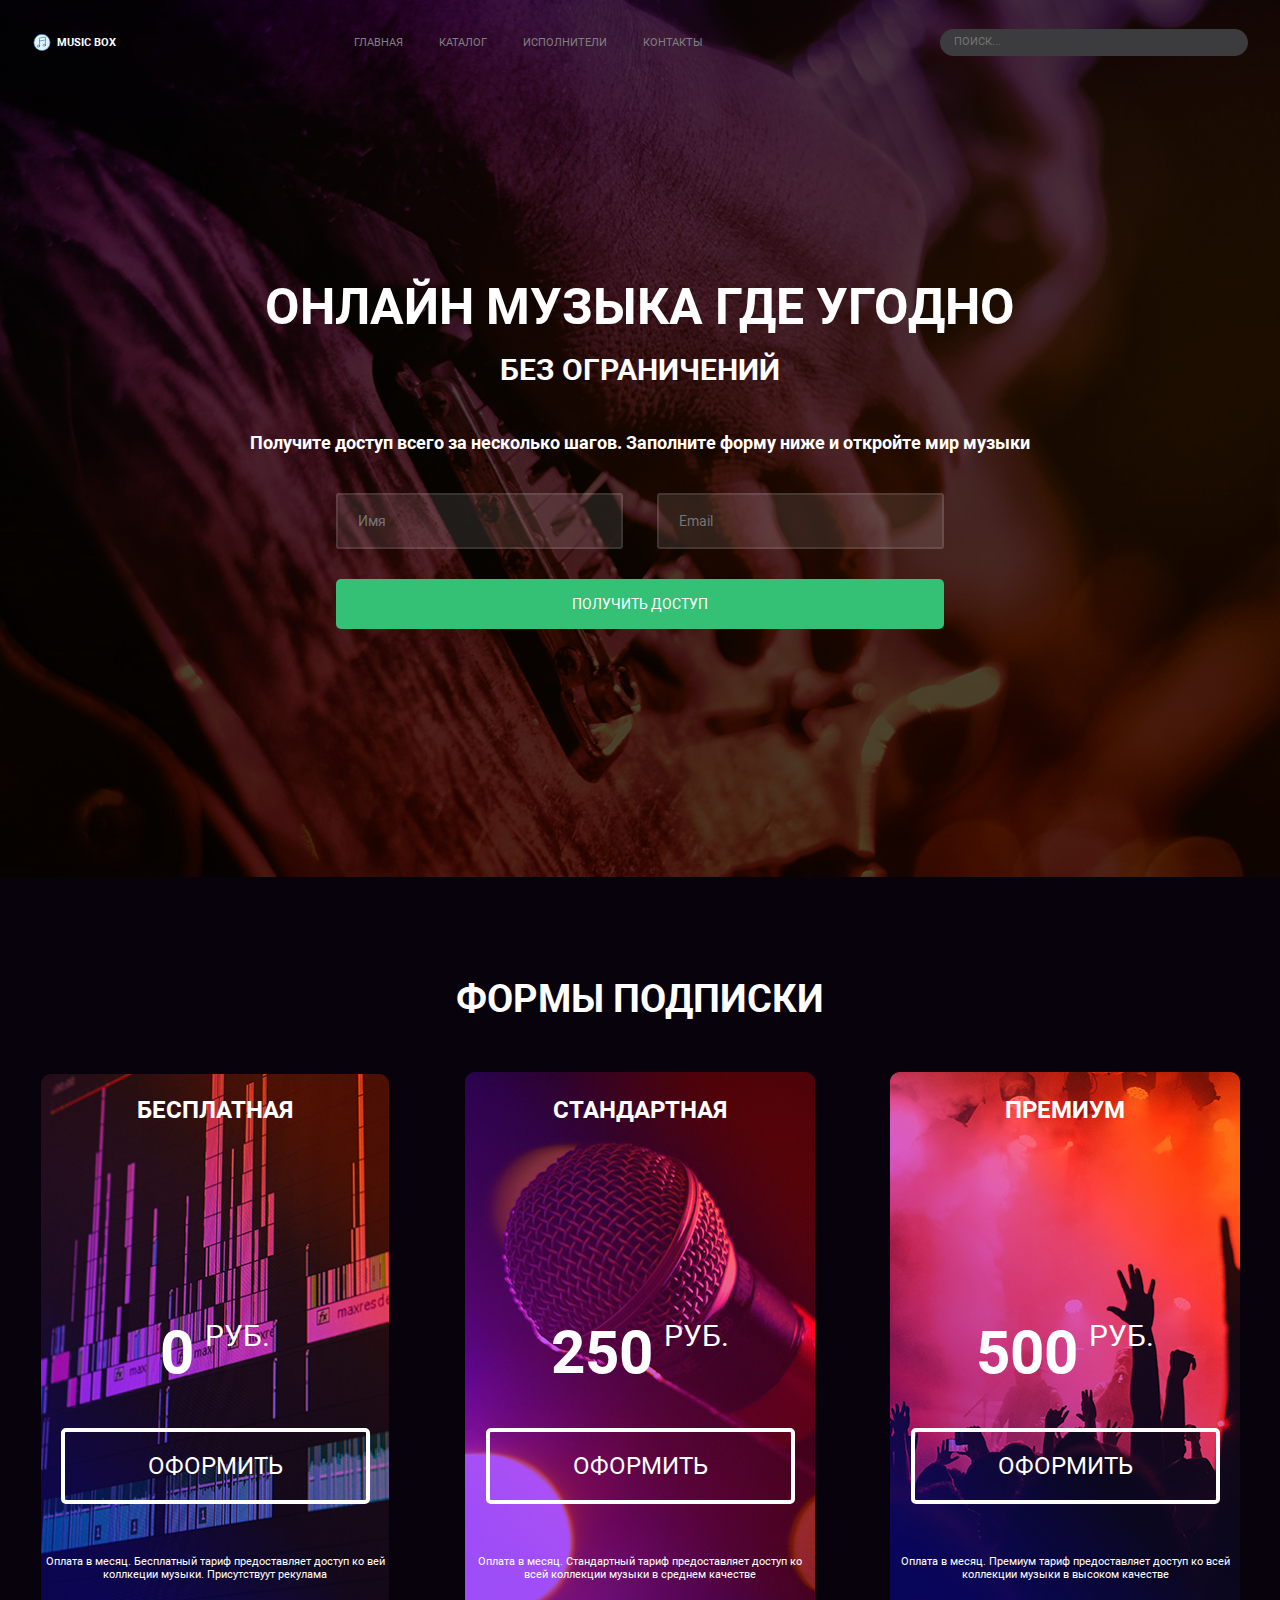
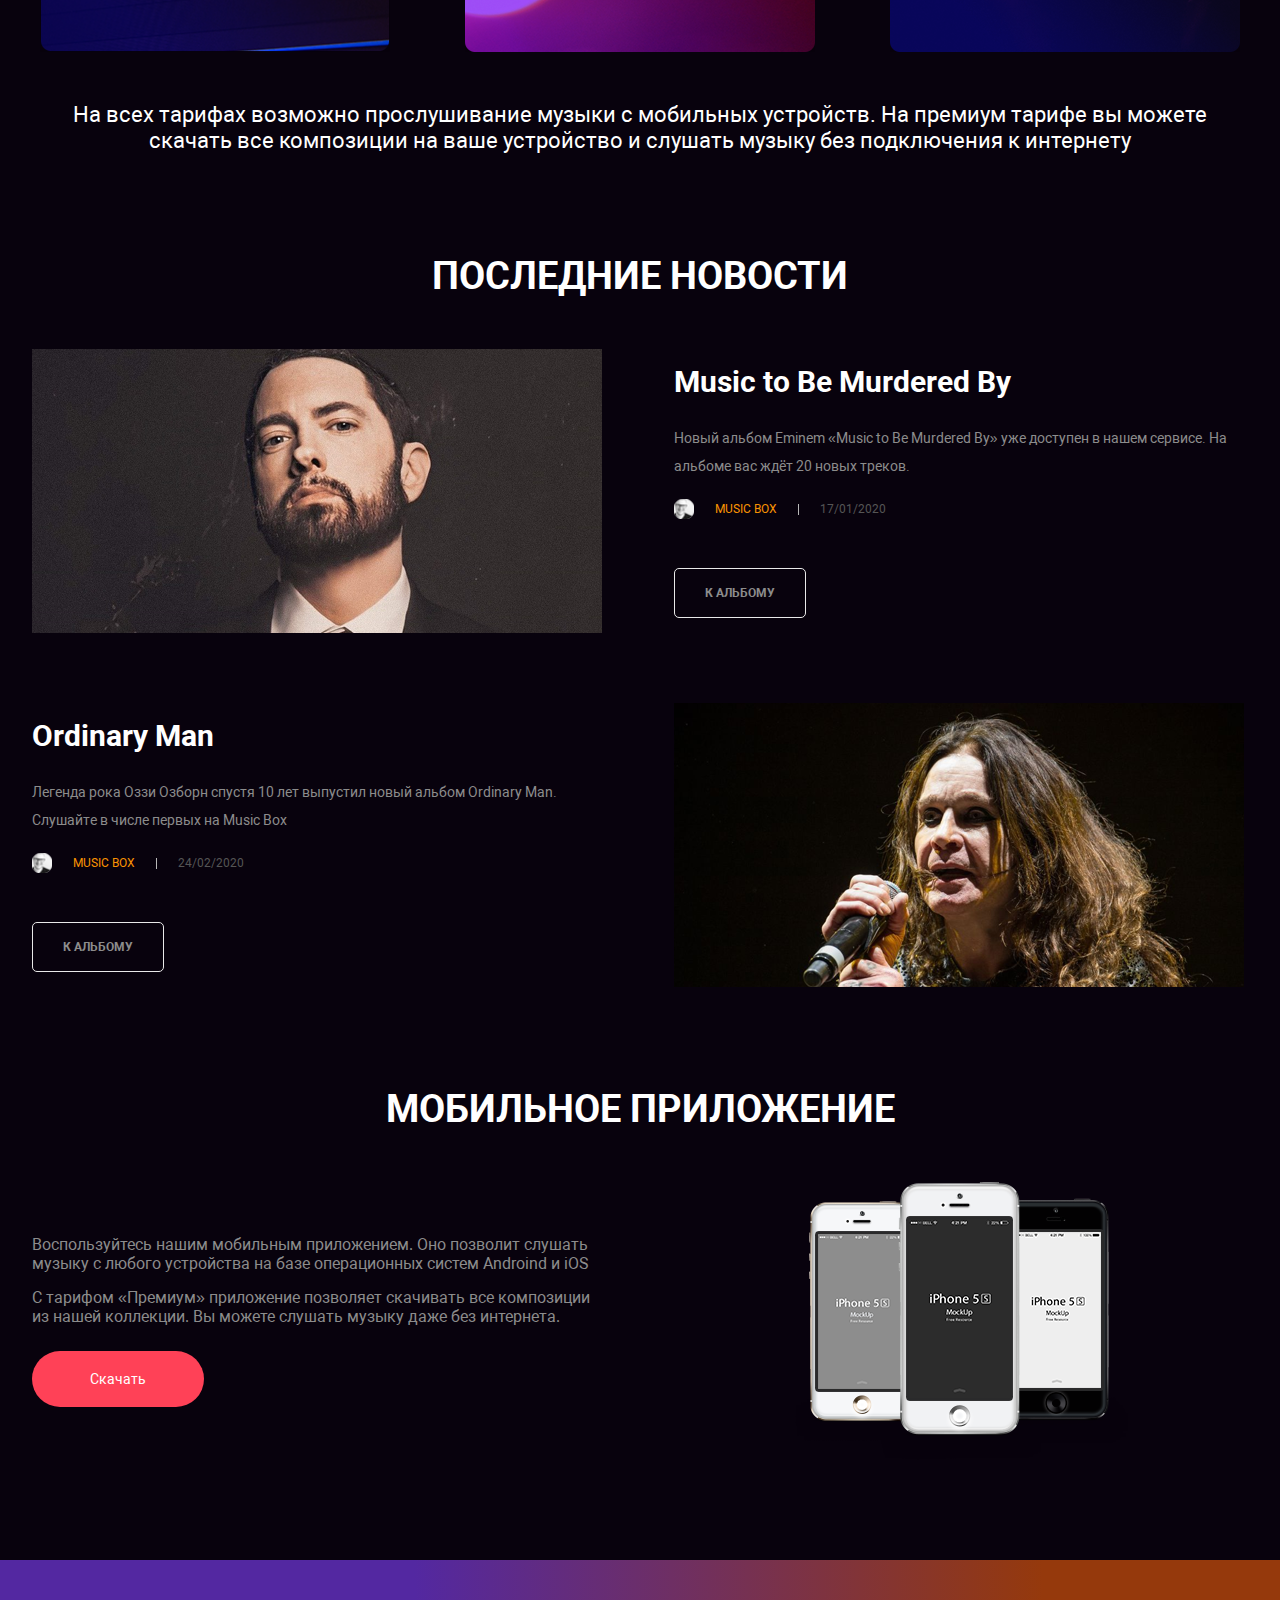
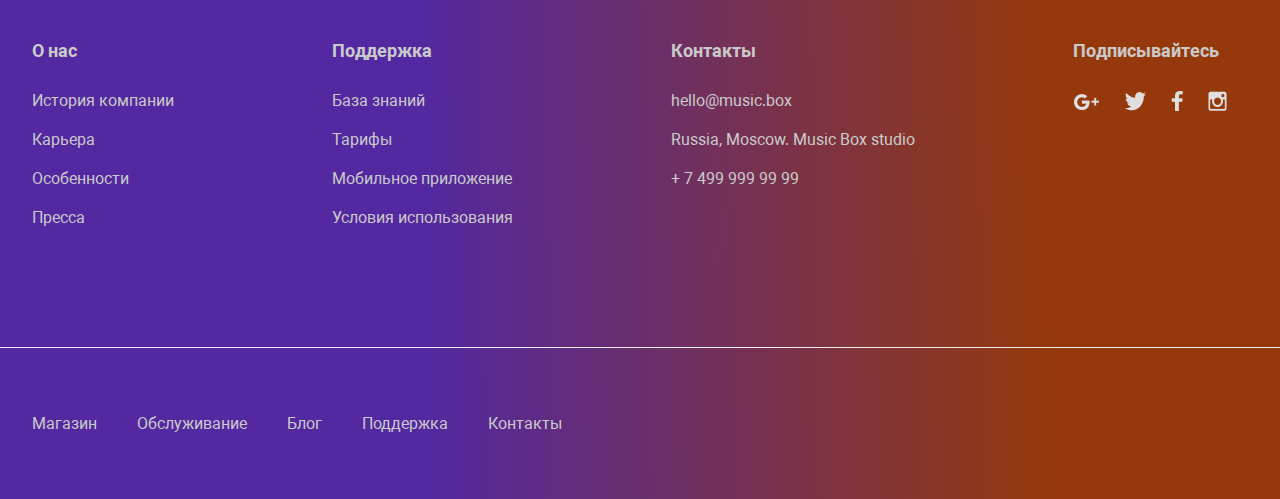
==== commit c8f90f9a: "hotfix" ====
--- a/index.html
+++ b/index.html
@@ -28,7 +28,7 @@
       </header>
       <!--Секция баннер-->
       <section class="title-photo photo-index padding-272-248 padding-264-44">
-        <div class="wrapper flex-centr online-music">
+        <div class="wrapper flex-centr justify-center online-music">
           <h1 class="fz-60 font-bold m-b-10">Онлайн музыка где угодно</h1>
           <p class="fz-30 m-0">без ограничений</p>
           <span class="fz-18 m-0">Получите доступ всего за несколько шагов. Заполните форму ниже и откройте мир музыки</span>
@@ -52,7 +52,7 @@
             <div class="grid-gap-75 grid-gap-50 justify-center m-b-50">
 
               <div class="subscribe subscribe-free">
-                <h3 class="fz-24">бесплатная</h3>
+                <h3 class="fz-24 m-t-24 m-m-t-20">бесплатная</h3>
                 <div class="subscribe-content">
                     <div class="subscribe-sum">
                       <h4 class="fz-60 m-0">0</h4>
@@ -64,7 +64,7 @@
               </div>
 
               <div class="subscribe subscribe-standart">
-                <h3 class="fz-24">Стандартная</h3>
+                <h3 class="fz-24 m-t-24 m-m-t-20">Стандартная</h3>
                 <div class="subscribe-content">
                     <div class="subscribe-sum">
                       <h4 class="fz-60 m-0">250</h4>
@@ -76,7 +76,7 @@
               </div>
 
               <div class="subscribe subscribe-premium">
-                <h3 class="fz-24">Премиум</h3>
+                <h3 class="fz-24 m-t-24 m-m-t-20">Премиум</h3>
                 <div class="subscribe-content">
                     <div class="subscribe-sum">
                       <h4 class="fz-60 m-0">500</h4>
--- a/styles/style.css
+++ b/styles/style.css
@@ -23,17 +23,24 @@
   padding: 0; }
 
 h1 {
-  text-transform: uppercase; }
+  text-transform: uppercase;
+  margin: 0; }
 
 h2 {
-  text-transform: uppercase; }
+  text-transform: uppercase;
+  margin: 0; }
 
 h3 {
-  text-transform: uppercase; }
+  text-transform: uppercase;
+  margin: 0; }
+
+h4 {
+  margin: 0; }
 
 h5 {
   font-weight: normal;
-  text-transform: uppercase; }
+  text-transform: uppercase;
+  margin: 0; }
 
 .fz-11 {
   font-size: 11px;
@@ -149,6 +156,9 @@
 .m-auto {
   margin: auto; }
 
+.m-t-24 {
+  margin-top: 24px; }
+
 .flex-centr {
   display: -webkit-box;
   display: -ms-flexbox;
@@ -157,9 +167,6 @@
   -webkit-box-direction: normal;
       -ms-flex-direction: column;
           flex-direction: column;
-  -webkit-box-pack: center;
-      -ms-flex-pack: center;
-          justify-content: center;
   -webkit-box-align: center;
       -ms-flex-align: center;
           align-items: center; }
@@ -404,7 +411,8 @@
 
 .discography-item div img {
   width: 250px;
-  height: 250px; }
+  height: 250px;
+  margin-bottom: -29px; }
 .discography-item div a {
   display: block;
   width: 25px;
@@ -714,6 +722,9 @@
     grid-row-start: 1;
     grid-row-end: 2; }
 
+  .m-m-b-10 {
+    margin-bottom: 10px; }
+
   .m-m-b-44 {
     margin-bottom: 44px; }
 
@@ -722,6 +733,9 @@
 
   .m-m-b-90 {
     margin-bottom: 90px; }
+
+  .m-m-t-20 {
+    margin-top: 20px; }
 
   .photo-catalog {
     background-size: 2200px 630px;
@@ -748,7 +762,8 @@
 
   .discography-item div img {
     width: 130px;
-    height: 130px; }
+    height: 130px;
+    margin-bottom: -19px; }
   .discography-item div a {
     width: 15px;
     height: 15px;
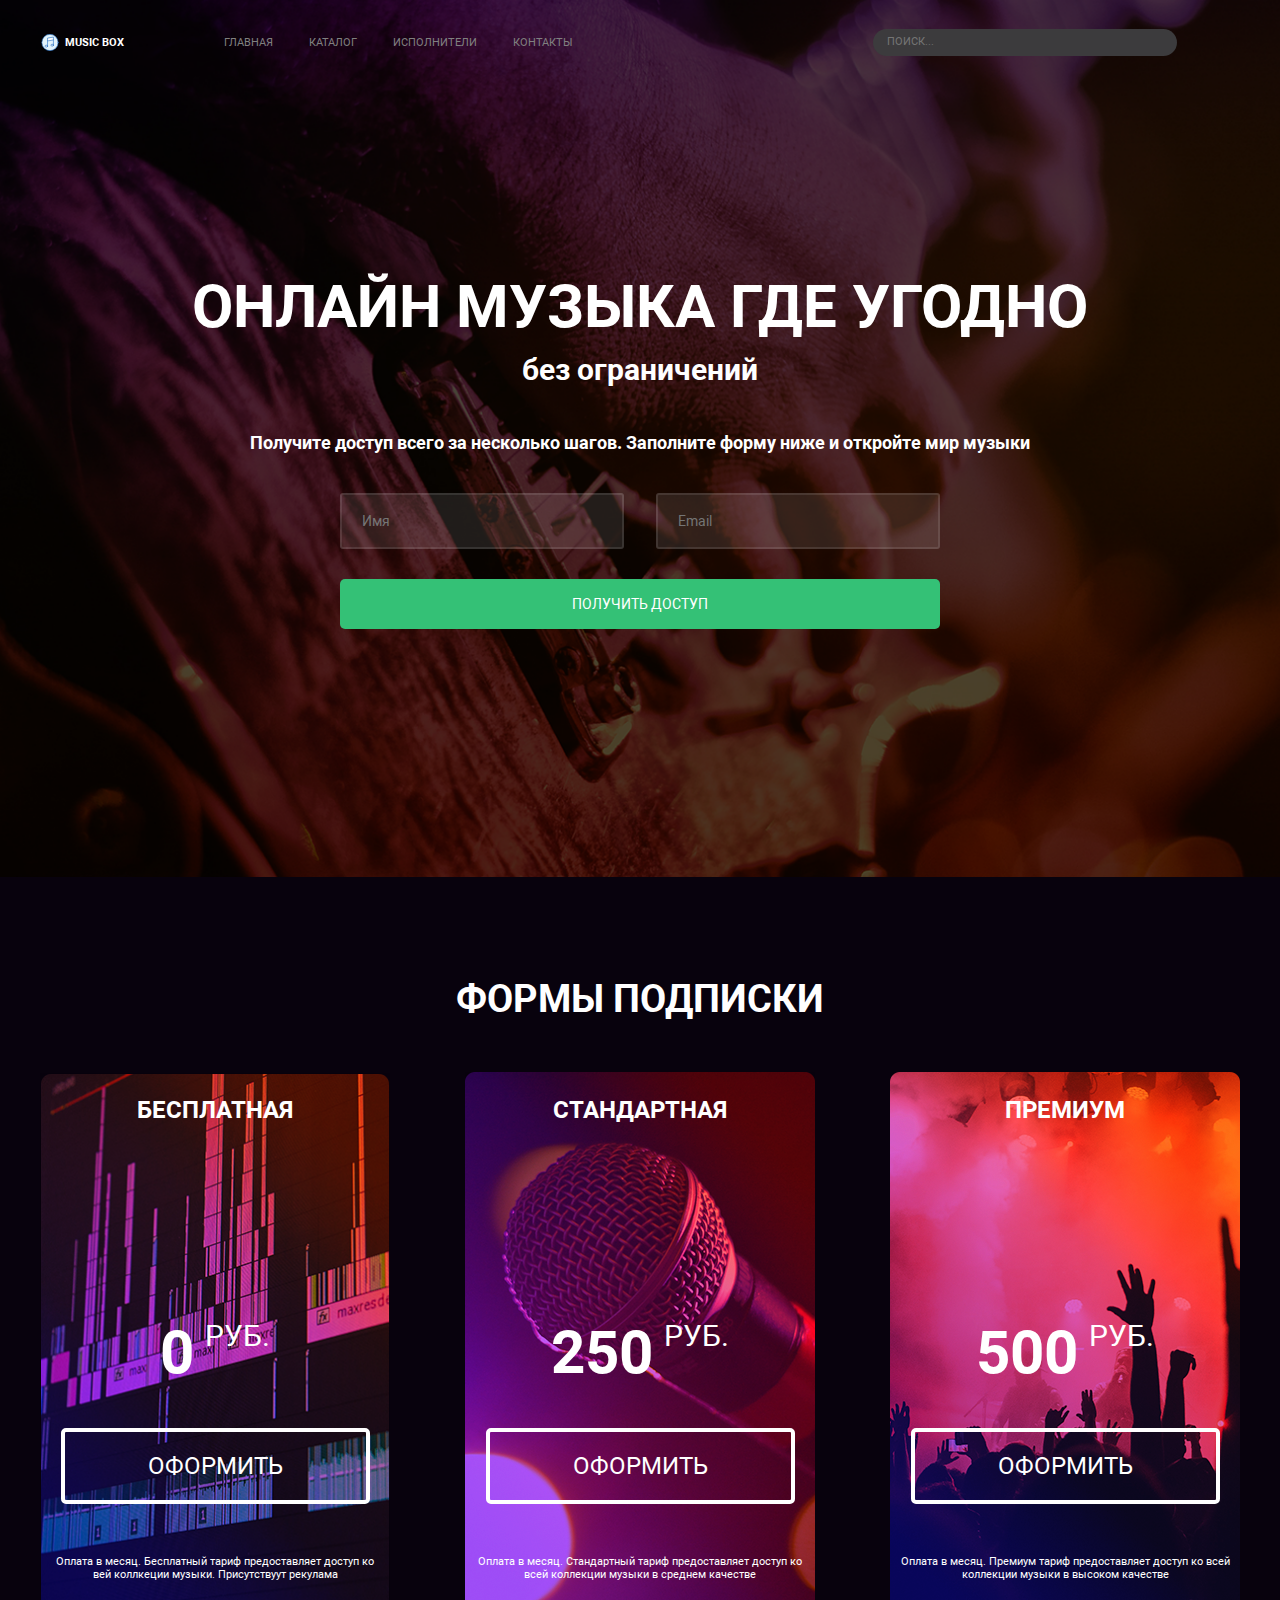
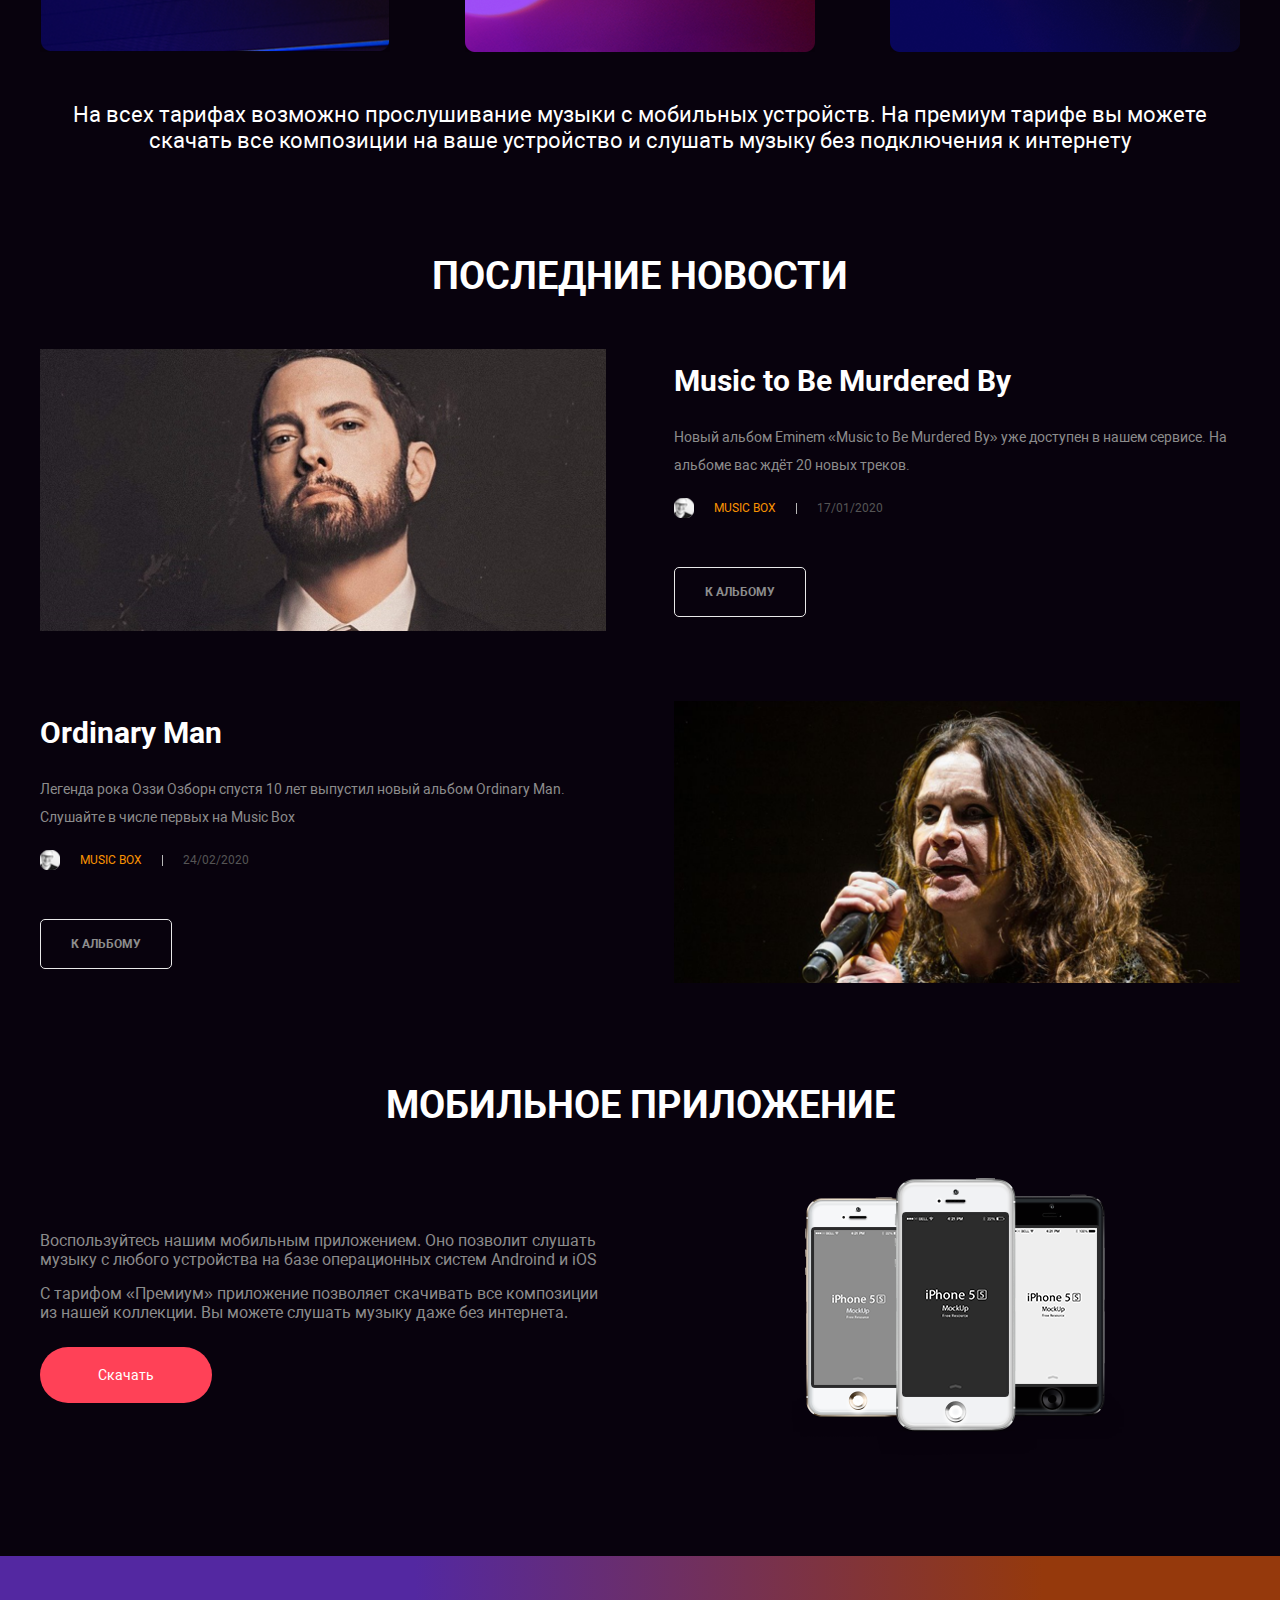
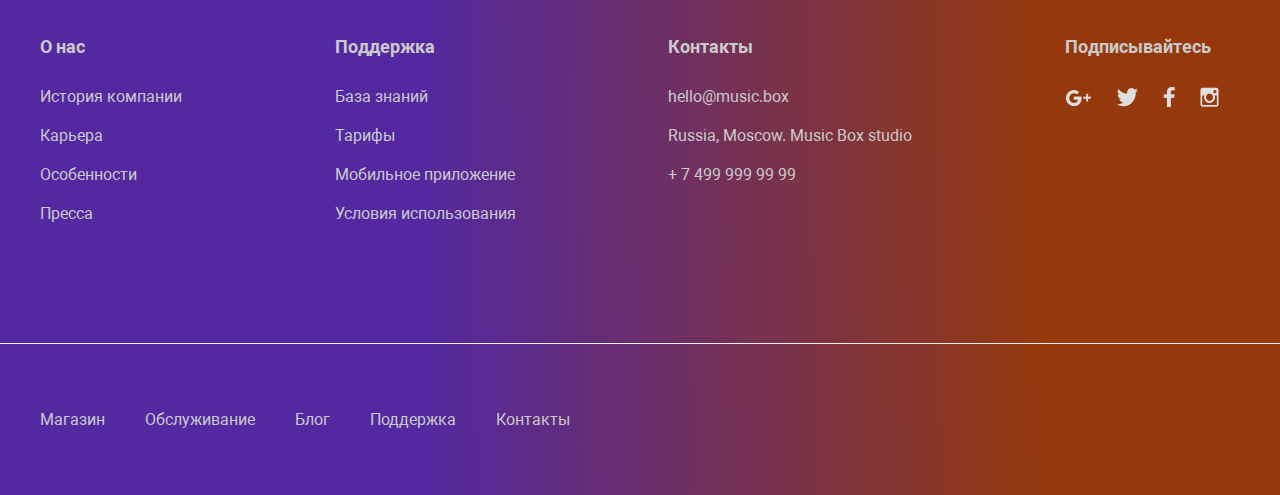
==== commit f7d36b1d: "hotfix: review" ====
--- a/index.html
+++ b/index.html
@@ -18,10 +18,10 @@
         </div>
         <nav class="header-nav">
           <ul>
-            <li><a href="./index.html">ГЛАВНАЯ</a></li>
-            <li><a href="./catalog.html">КАТАЛОГ</a></li>
-            <li><a href="#">ИСПОЛНИТЕЛИ</a></li>
-            <li><a href="#contacts">КОНТАКТЫ</a></li>
+            <li><a href="./index.html">главная</a></li>
+            <li><a href="./catalog.html">каталог</a></li>
+            <li><a href="#">исполнители</a></li>
+            <li><a href="#contacts">контакты</a></li>
           </ul>
         </nav>
         <input type="text" placeholder="ПОИСК..." class="dark-input width-23">
@@ -49,14 +49,14 @@
           <section class="m-b-100 text-center m-m-b-44" id="tarif">
             <h2 class="m-b-50 fz-38 font-bold">Формы подписки</h2>
 
-            <div class="grid-gap-75 grid-gap-50 justify-center m-b-50">
+            <div class="grid-gap-75 grid-column-280 grid-row-580 grid-row-460 justify-center m-b-50">
 
               <div class="subscribe subscribe-free">
                 <h3 class="fz-24 m-t-24 m-m-t-20">бесплатная</h3>
                 <div class="subscribe-content">
                     <div class="subscribe-sum">
-                      <h4 class="fz-60 m-0">0</h4>
-                      <h5 class="fz-30 m-0">руб.</h5>
+                      <p class="fz-60 m-0">0</p>
+                      <span class="fz-30 m-0">руб.</span>
                     </div>
                   <button class="btn-subscribe fz-24 default-font">оформить</button>
                   <p class="fz-11">Оплата в месяц. Бесплатный тариф предоставляет доступ ко вей коллкеции музыки. Присутствуут рекулама</p>
@@ -67,8 +67,8 @@
                 <h3 class="fz-24 m-t-24 m-m-t-20">Стандартная</h3>
                 <div class="subscribe-content">
                     <div class="subscribe-sum">
-                      <h4 class="fz-60 m-0">250</h4>
-                      <h5 class="fz-30 m-0">руб.</h5>
+                      <p class="fz-60 m-0">250</p>
+                      <span class="fz-30 m-0">руб.</span>
                     </div>
                   <button class="btn-subscribe fz-24 online default-font">оформить</button>
                   <p class="fz-11">Оплата в месяц. Стандартный тариф предоставляет доступ ко всей коллекции музыки в среднем качестве</p>
@@ -79,8 +79,8 @@
                 <h3 class="fz-24 m-t-24 m-m-t-20">Премиум</h3>
                 <div class="subscribe-content">
                     <div class="subscribe-sum">
-                      <h4 class="fz-60 m-0">500</h4>
-                      <h5 class="fz-30 m-0">руб.</h5>
+                      <p class="fz-60 m-0">500</p>
+                      <span class="fz-30 m-0">руб.</span>
                     </div>
                   <button class="btn-subscribe fz-24 default-font">оформить</button>
                   <p class="fz-11">Оплата в месяц. Премиум тариф предоставляет доступ ко всей коллекции музыки в высоком качестве</p>
--- a/styles/style.css
+++ b/styles/style.css
@@ -120,6 +120,9 @@
   display: grid;
   grid-template-columns: repeat(auto-fill, 350px);
   grid-gap: 75px; }
+
+.grid-row-580 {
+  grid-template-rows: repeat(1, 580px); }
 
 .flex-s-b {
   display: -webkit-box;
@@ -237,6 +240,7 @@
       margin-right: 36px; }
       .header-nav ul li a {
         text-decoration: none;
+        text-transform: uppercase;
         color: #808080; }
         .header-nav ul li a:active {
           color: #FFFFFF; }
@@ -329,8 +333,7 @@
   background-image: url("../images/banner.png"); }
 
 .online-music p {
-  font-weight: bold;
-  text-transform: uppercase; }
+  font-weight: bold; }
 .online-music span {
   margin: 45px 0 40px;
   font-weight: bold; }
@@ -339,7 +342,8 @@
   font-family: "Roboto", sans-serif;
   font-style: normal; }
   .main h1 {
-    margin: 0 0 25px; }
+    margin: 0 0 25px;
+    text-transform: uppercase; }
   .main span {
     font-size: 18px;
     line-height: 21px; }
@@ -360,7 +364,8 @@
       border: none;
       width: 200px;
       height: 56px;
-      margin-right: 35px; }
+      margin-right: 35px;
+      text-transform: uppercase; }
       .main div button img {
         width: 16px;
         height: 16px;
@@ -442,8 +447,7 @@
           justify-content: space-between;
   -webkit-box-align: center;
       -ms-flex-align: center;
-          align-items: center;
-  height: 580px; }
+          align-items: center; }
 
 .subscribe-free {
   background: url("../images/subscribe_1.png");
@@ -464,7 +468,7 @@
   background-size: contain; }
 
 .subscribe-content {
-  margin-bottom: 60px; }
+  margin: 0 10px 60px; }
   .subscribe-content div {
     margin-bottom: 40px; }
   .subscribe-content button {
@@ -477,8 +481,14 @@
   -webkit-box-pack: center;
       -ms-flex-pack: center;
           justify-content: center; }
-  .subscribe-sum h4 {
-    padding-right: 11px; }
+  .subscribe-sum p {
+    padding-right: 11px;
+    font-weight: bold; }
+  .subscribe-sum span {
+    font-weight: normal;
+    text-transform: uppercase;
+    padding-right: 0;
+    margin: 0; }
 
 .btn-subscribe {
   text-transform: uppercase;
@@ -580,7 +590,7 @@
   -o-object-fit: cover;
      object-fit: cover; }
 
-@media (max-width: 1280px) {
+@media (max-width: 1260px) {
   .wrapper {
     max-width: 95%; }
 
@@ -598,11 +608,14 @@
   .online-music {
     text-align: center; }
     .online-music h1 {
-      font-size: 50px; } }
+      font-size: 50px; }
+
+  .grid-row-580 {
+    grid-template-rows: repeat(2, 580px); } }
 @media (max-width: 1024px) {
   .about-author {
     width: 100%; } }
-@media (max-width: 850px) {
+@media (max-width: 815px) {
   .first-menu {
     -webkit-box-orient: vertical;
     -webkit-box-direction: normal;
@@ -623,7 +636,10 @@
     width: 100%; }
 
   .grid-gap-40 {
-    grid-gap: 40px; } }
+    grid-gap: 40px; }
+
+  .grid-row-580 {
+    grid-template-rows: repeat(3, 580px); } }
 @media (max-width: 750px) {
   .second-menu ul {
     -webkit-box-orient: vertical;
@@ -684,23 +700,21 @@
   .padding-264-44 {
     padding: 264px 0 44px; }
 
-  .subscribe {
-    height: 460px; }
-
   .subscribe-content {
-    margin: 0 20px; }
+    margin: 0 20px 16px; }
     .subscribe-content div {
       margin-bottom: 30px; }
     .subscribe-content h4 {
       font-weight: normal; }
     .subscribe-content h5 {
       font-weight: normal; }
-    .subscribe-content p {
-      margin: 0 0 16px 0; }
-
-  .grid-gap-50 {
+
+  .grid-column-280 {
     grid-template-columns: repeat(auto-fill, 280px);
     grid-gap: 50px; }
+
+  .grid-row-460 {
+    grid-template-rows: repeat(3, 460px); }
 
   .btn-subscribe {
     padding: 20px 65px;
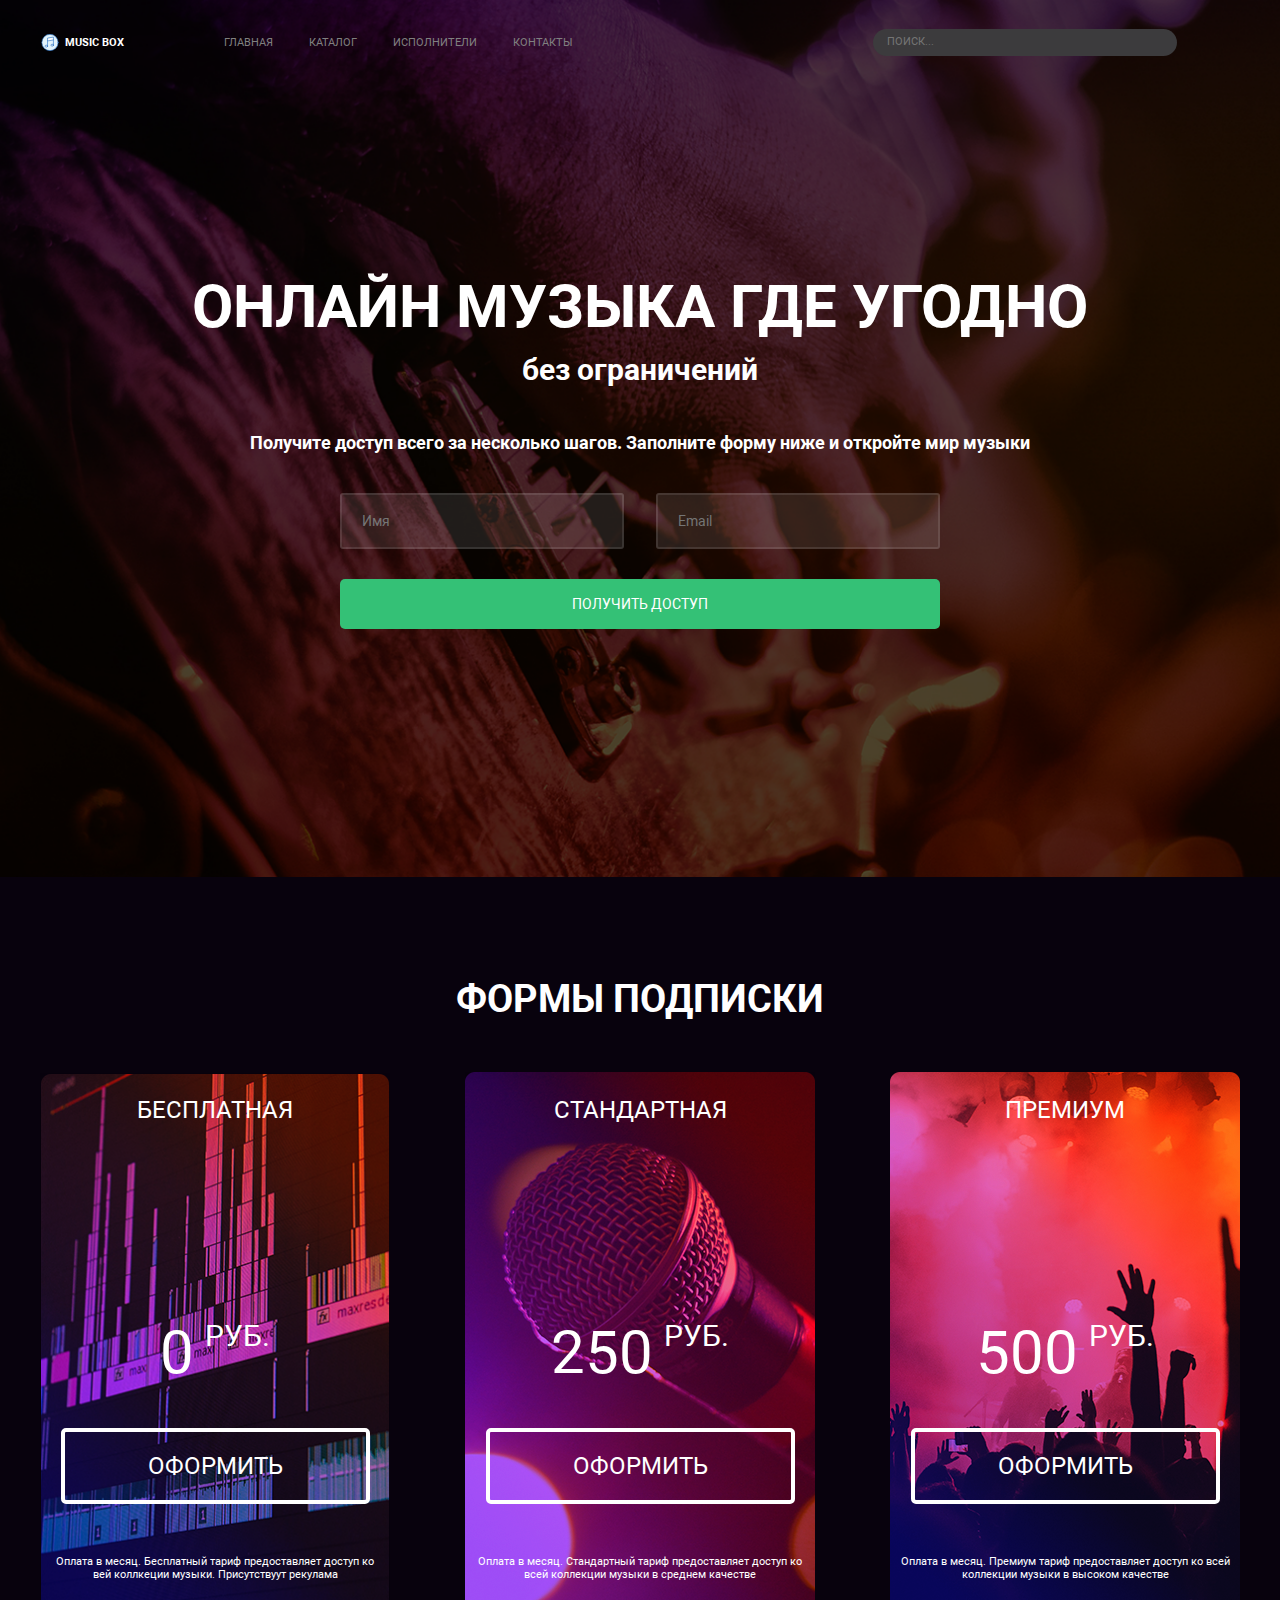
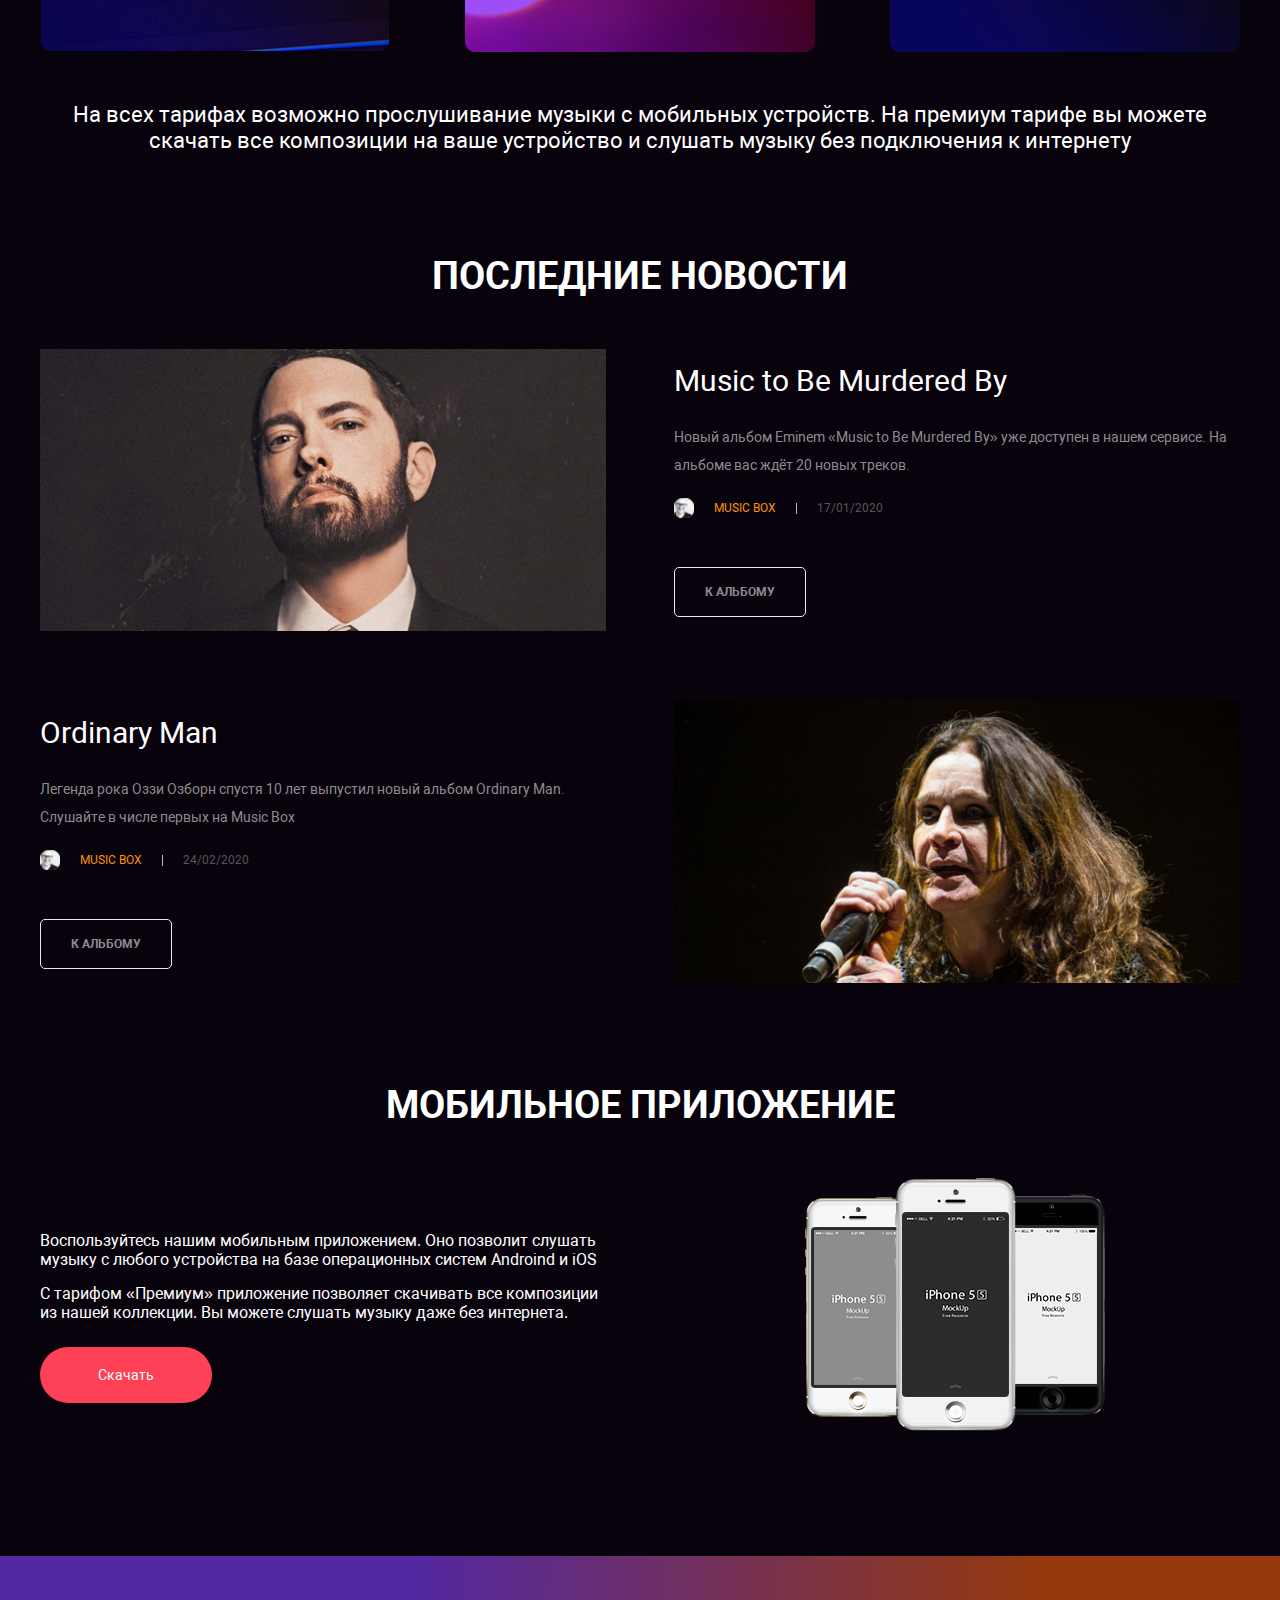
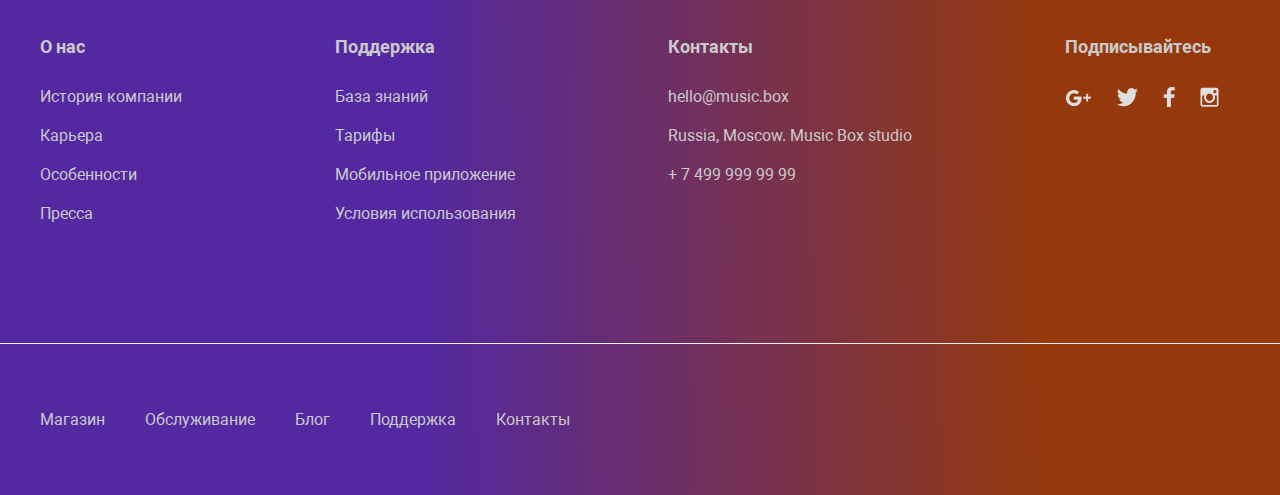
==== commit 3186481f: "hotfix: semantic and styles'" ====
--- a/index.html
+++ b/index.html
@@ -29,7 +29,7 @@
       <!--Секция баннер-->
       <section class="title-photo photo-index padding-272-248 padding-264-44">
         <div class="wrapper flex-centr justify-center online-music">
-          <h1 class="fz-60 font-bold m-b-10">Онлайн музыка где угодно</h1>
+          <h1 class="m-b-10">Онлайн музыка где угодно</h1>
           <p class="fz-30 m-0">без ограничений</p>
           <span class="fz-18 m-0">Получите доступ всего за несколько шагов. Заполните форму ниже и откройте мир музыки</span>
           <form action="#" class="form fz-14">
@@ -47,12 +47,12 @@
 
           <!-- Формы подписки -->
           <section class="m-b-100 text-center m-m-b-44" id="tarif">
-            <h2 class="m-b-50 fz-38 font-bold">Формы подписки</h2>
+            <h2 class="m-b-50">Формы подписки</h2>
 
             <div class="grid-gap-75 grid-column-280 grid-row-580 grid-row-460 justify-center m-b-50">
 
               <div class="subscribe subscribe-free">
-                <h3 class="fz-24 m-t-24 m-m-t-20">бесплатная</h3>
+                <h3 class="m-t-24 m-m-t-20">бесплатная</h3>
                 <div class="subscribe-content">
                     <div class="subscribe-sum">
                       <p class="fz-60 m-0">0</p>
@@ -64,7 +64,7 @@
               </div>
 
               <div class="subscribe subscribe-standart">
-                <h3 class="fz-24 m-t-24 m-m-t-20">Стандартная</h3>
+                <h3 class="m-t-24 m-m-t-20">Стандартная</h3>
                 <div class="subscribe-content">
                     <div class="subscribe-sum">
                       <p class="fz-60 m-0">250</p>
@@ -76,7 +76,7 @@
               </div>
 
               <div class="subscribe subscribe-premium">
-                <h3 class="fz-24 m-t-24 m-m-t-20">Премиум</h3>
+                <h3 class="m-t-24 m-m-t-20">Премиум</h3>
                 <div class="subscribe-content">
                     <div class="subscribe-sum">
                       <p class="fz-60 m-0">500</p>
@@ -93,33 +93,33 @@
 
           <!-- Последние новости -->
           <section class="m-b-100 m-m-b-90">
-            <h2 class="m-b-50 fz-38 font-bold text-center">Последние новости</h2>
+            <h2 class="m-b-50 text-center">Последние новости</h2>
             <div>
 
               <div class="grid-column-68 grid-gap-20 grid-gap-40 align-center m-b-70 m-m-b-40">
                 <img src="./images/Music_to_Be_Murdered_By.png" alt="Eminem" class="width-100">
-                <div class="description">
-                  <h4 class="fz-30 m-b-25">Music to Be Murdered By</h4>
-                  <p class="fz-14 m-b-15 line-h-28 m-0">Новый альбом Eminem  «Music to Be Murdered By» уже доступен в нашем сервисе. На альбоме вас ждёт 20 новых треков.</p>
+                <div>
+                  <p class="fz-30 m-0 m-b-25">Music to Be Murdered By</p>
+                  <p class="fz-14 m-b-15 line-h-28 m-0 dark-color">Новый альбом Eminem  «Music to Be Murdered By» уже доступен в нашем сервисе. На альбоме вас ждёт 20 новых треков.</p>
                   <div class="about-author flex-s-b">
                     <img src="./images/avatar.png" alt="avatar">
-                    <h5 class="fz-12 m-0">Music box</h5>
+                    <p class="fz-12 m-0 contrast-color">Music box</p>
                     <div class="split"></div>
-                    <p class="fz-12 m-0">17/01/2020</p>
+                    <p class="fz-12 m-0 very-dark-color">17/01/2020</p>
                   </div>
                   <button class="bth-grey fz-12 font-bold">К альбому</button>
                 </div>
               </div>
 
               <div class="grid-column-68 grid-gap-20 grid-gap-40 align-center">
-                <div class="description">
-                  <h4 class="fz-30 m-b-25">Ordinary Man</h4>
-                  <p class="fz-14 m-b-15 line-h-28 m-0">Легенда рока Оззи Озборн спустя 10 лет выпустил новый альбом Ordinary Man. Слушайте в числе первых на Music Box</p>
+                <div>
+                  <p class="fz-30 m-0 m-b-25">Ordinary Man</p>
+                  <p class="fz-14 m-b-15 line-h-28 m-0 dark-color">Легенда рока Оззи Озборн спустя 10 лет выпустил новый альбом Ordinary Man. Слушайте в числе первых на Music Box</p>
                   <div class="about-author flex-s-b">
                     <img src="./images/avatar.png" alt="avatar">
-                    <h5 class="fz-12 m-0">Music box</h5>
+                    <p class="fz-12 m-0 contrast-color">Music box</p>
                     <div class="split"></div>
-                    <p class="fz-12 m-0">24/02/2020</p>
+                    <p class="fz-12 m-0 very-dark-color">24/02/2020</p>
                   </div>
                   <button class="bth-grey fz-12 font-bold">К альбому</button>
                 </div>
@@ -132,7 +132,7 @@
 
           <!-- Мобильное приложение -->
           <section id="mobile-app">
-            <h2 class="m-b-50 fz-38 font-bold text-center">Мобильное приложение</h2>
+            <h2 class="m-b-50 text-center">Мобильное приложение</h2>
             <div class="grid-column-68 grid-gap-20 grid-gap-40 align-center">
               <div class="description">
                 <p class="fz-16 m-0 m-b-15">Воспользуйтесь нашим мобильным приложением. Оно позволит слушать музыку с любого устройства на базе операционных систем Androind и iOS</p>
@@ -151,7 +151,7 @@
         <div class="wrapper first-menu">
 
           <section>
-            <h3>О нас</h3>
+            <h2 class="h6">О нас</h2>
             <ul>
               <li><a href="#" target="_blank">История&nbsp;компании</a></li>
               <li><a href="#" target="_blank">Карьера</a></li>
@@ -161,7 +161,7 @@
           </section>
 
           <section>
-            <h3>Поддержка</h3>
+            <h2 class="h6">Поддержка</h2>
             <ul>
               <li><a href="#" target="_blank">База&nbsp;знаний</a></li>
               <li><a href="#tarif" target="_blank">Тарифы</a></li>
@@ -171,7 +171,7 @@
           </section>
 
           <section>
-            <h3 id="contacts">Контакты</h3>
+            <h2 class="h6" id="contacts">Контакты</h2>
             <ul>
               <li><a href="mailto:hello@music.box">hello@music.box</a></li>
               <li><a href="#" target="_blank">Russia,&nbsp;Moscow.&nbsp;Music&nbsp;Box&nbsp;studio</a></li>
@@ -180,7 +180,7 @@
           </section>
 
           <section>
-            <h3>Подписывайтесь</h3>
+            <h2 class="h6">Подписывайтесь</h2>
             <ul class="social">
               <li>
                 <a href="#" target="_blank">
--- a/styles/style.css
+++ b/styles/style.css
@@ -22,22 +22,30 @@
   margin: 0;
   padding: 0; }
 
+.contrast-color {
+  color: #F89202; }
+
+.very-dark-color {
+  color: #555555; }
+
+.dark-color {
+  color: #8C8C8C; }
+
 h1 {
+  font-size: 60px;
+  line-height: 70px;
   text-transform: uppercase;
   margin: 0; }
 
 h2 {
+  font-size: 38px;
+  line-height: 45px;
   text-transform: uppercase;
   margin: 0; }
 
 h3 {
-  text-transform: uppercase;
-  margin: 0; }
-
-h4 {
-  margin: 0; }
-
-h5 {
+  font-size: 24px;
+  line-height: 28px;
   font-weight: normal;
   text-transform: uppercase;
   margin: 0; }
@@ -77,10 +85,6 @@
 .fz-30 {
   font-size: 30px;
   line-height: 35px; }
-
-.fz-38 {
-  font-size: 38px;
-  line-height: 45px; }
 
 .fz-60 {
   font-size: 60px;
@@ -242,11 +246,11 @@
         text-decoration: none;
         text-transform: uppercase;
         color: #808080; }
-        .header-nav ul li a:active {
-          color: #FFFFFF; }
         .header-nav ul li a:hover {
           color: #FFFFFF;
           cursor: pointer; }
+        .header-nav ul li a:active {
+          color: #FFFFFF; }
       .header-nav ul li:last-child {
         margin-right: 0; }
 
@@ -274,7 +278,7 @@
       -ms-flex-pack: justify;
           justify-content: space-between;
   padding-bottom: 100px; }
-  .first-menu section h3 {
+  .first-menu section .h6 {
     font-weight: bold;
     font-size: 18px;
     line-height: 21px;
@@ -352,30 +356,31 @@
     display: -webkit-box;
     display: -ms-flexbox;
     display: flex; }
-    .main div button {
-      display: -webkit-box;
-      display: -ms-flexbox;
-      display: flex;
-      -webkit-box-align: center;
-          -ms-flex-align: center;
-              align-items: center;
-      color: #FFFFFF;
-      border-radius: 5px;
-      border: none;
-      width: 200px;
-      height: 56px;
-      margin-right: 35px;
-      text-transform: uppercase; }
-      .main div button img {
-        width: 16px;
-        height: 16px;
-        color: #FFFFFF;
-        -webkit-filter: invert(1);
-                filter: invert(1);
-        margin: 0 15px 0 20px; }
-      .main div button:hover {
-        cursor: pointer;
-        opacity: 0.5; }
+
+.main-buttom {
+  display: -webkit-box;
+  display: -ms-flexbox;
+  display: flex;
+  -webkit-box-align: center;
+      -ms-flex-align: center;
+          align-items: center;
+  color: #FFFFFF;
+  border-radius: 5px;
+  border: none;
+  width: 200px;
+  height: 56px;
+  margin-right: 35px;
+  text-transform: uppercase; }
+  .main-buttom img {
+    width: 16px;
+    height: 16px;
+    color: #FFFFFF;
+    -webkit-filter: invert(1);
+            filter: invert(1);
+    margin: 0 15px 0 20px; }
+  .main-buttom:hover {
+    cursor: pointer;
+    opacity: 0.5; }
 
 .bg-violet {
   background: #5328A1; }
@@ -403,8 +408,10 @@
     font-size: 12px;
     line-height: 14px;
     color: #808080; }
-  .popular-artist h5 {
-    margin-bottom: 5px; }
+  .popular-artist p {
+    margin: 0 0 5px 0;
+    font-weight: normal;
+    text-transform: uppercase; }
   .popular-artist div {
     margin: auto 0; }
 
@@ -482,8 +489,7 @@
       -ms-flex-pack: center;
           justify-content: center; }
   .subscribe-sum p {
-    padding-right: 11px;
-    font-weight: bold; }
+    padding-right: 11px; }
   .subscribe-sum span {
     font-weight: normal;
     text-transform: uppercase;
@@ -507,19 +513,14 @@
   height: 11px;
   background: #B8B8B8; }
 
-.description p {
-  color: #8C8C8C; }
-
 .about-author {
   width: 37%;
   margin-bottom: 45px; }
   .about-author img {
     width: 20px;
     height: 20px; }
-  .about-author h5 {
-    color: #F89202; }
   .about-author p {
-    color: #555555; }
+    text-transform: uppercase; }
 
 .bth-grey {
   font-family: "Roboto", sans-serif;
@@ -652,6 +653,10 @@
   .wrapper {
     width: 280px; }
 
+  .h3 {
+    font-size: 16px;
+    line-height: 19px; }
+
   .content h2 {
     font-size: 20px;
     line-height: 23px; }
@@ -704,10 +709,6 @@
     margin: 0 20px 16px; }
     .subscribe-content div {
       margin-bottom: 30px; }
-    .subscribe-content h4 {
-      font-weight: normal; }
-    .subscribe-content h5 {
-      font-weight: normal; }
 
   .grid-column-280 {
     grid-template-columns: repeat(auto-fill, 280px);
@@ -769,10 +770,11 @@
     -webkit-box-direction: normal;
         -ms-flex-direction: column;
             flex-direction: column; }
-    .main div button {
-      margin-right: 0;
-      width: 100%;
-      margin-bottom: 20px; }
+
+  .main-buttom {
+    margin-right: 0;
+    width: 100%;
+    margin-bottom: 20px; }
 
   .discography-item div img {
     width: 130px;
@@ -786,7 +788,7 @@
     .discography-item div a img {
       width: 15px;
       height: 15px; }
-  .discography-item h4 {
+  .discography-item p {
     font-size: 16px;
     line-height: 19px; }
   .discography-item span {
@@ -798,7 +800,7 @@
     grid-row-gap: 50px;
     grid-column-gap: 20px; }
 
-  .similar-artists div h4 {
+  .similar-artists div p {
     font-size: 16px;
     line-height: 19px; }
   .similar-artists div span {
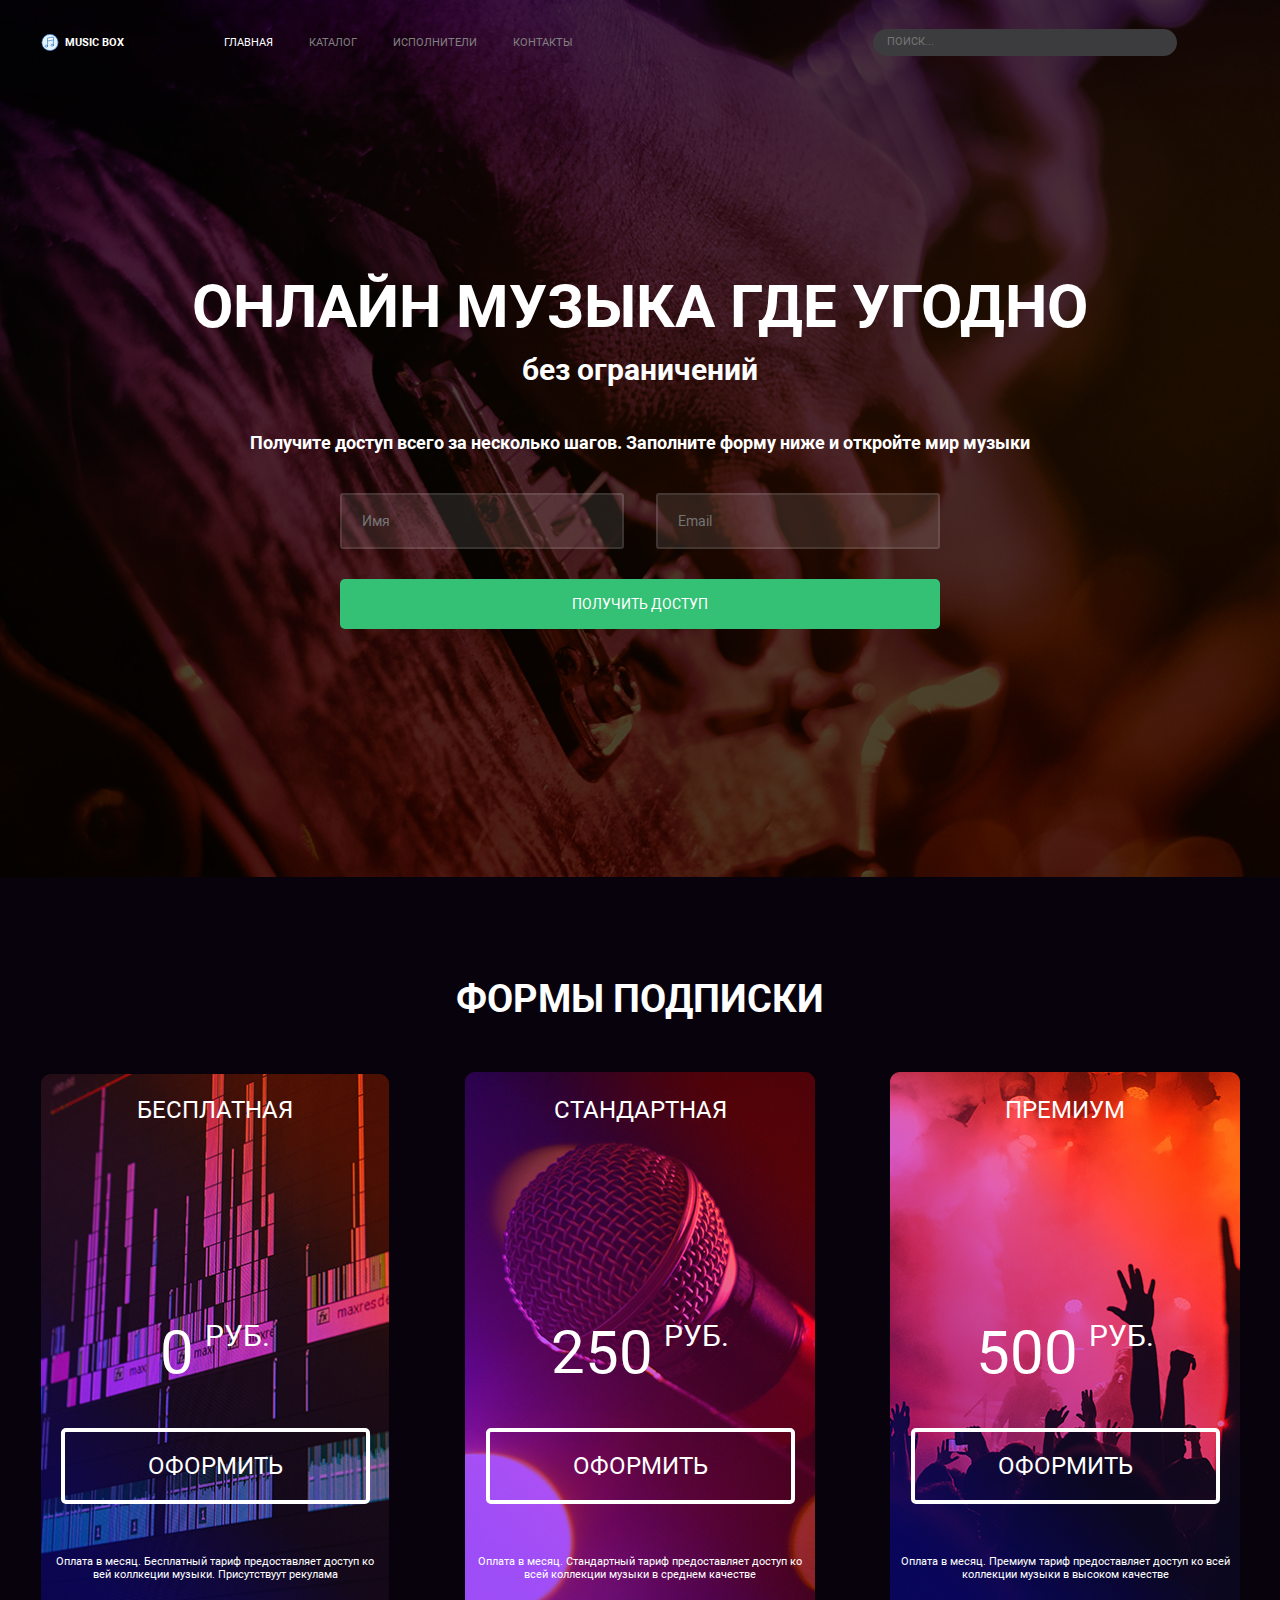
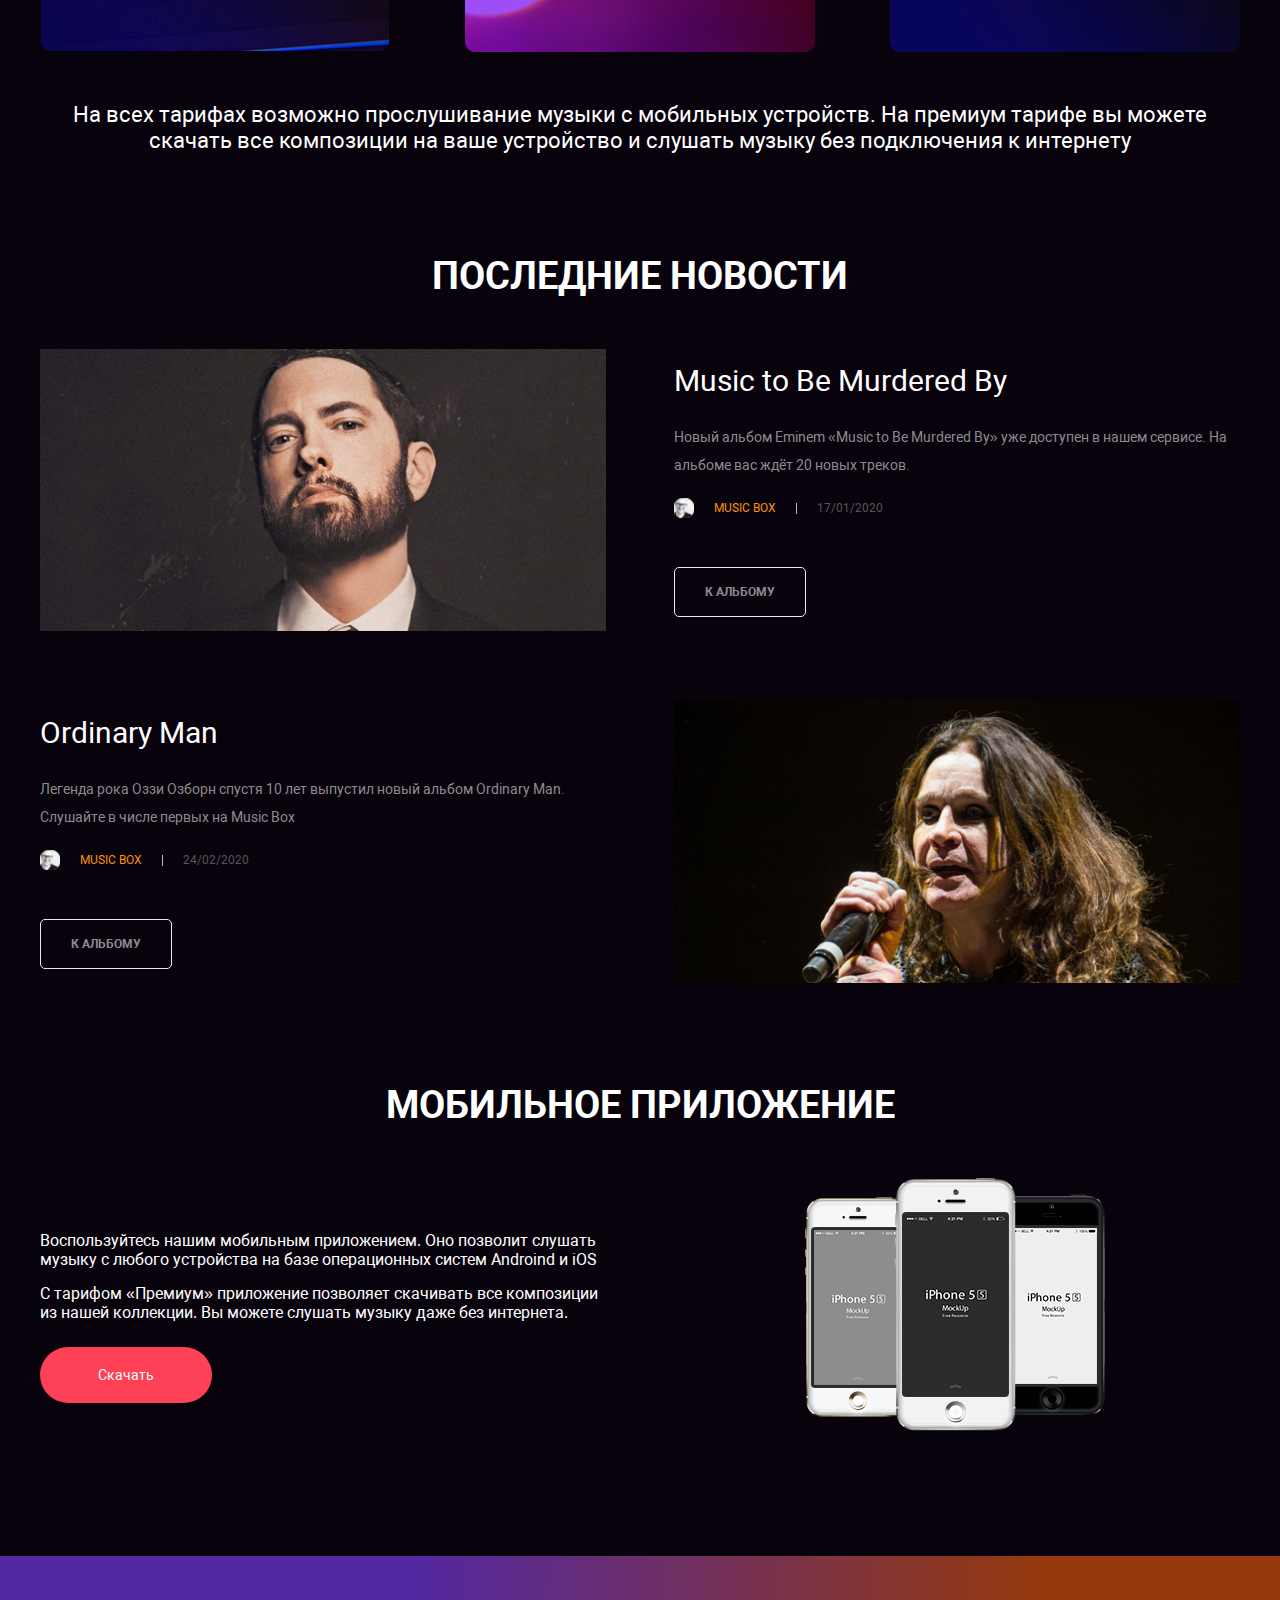
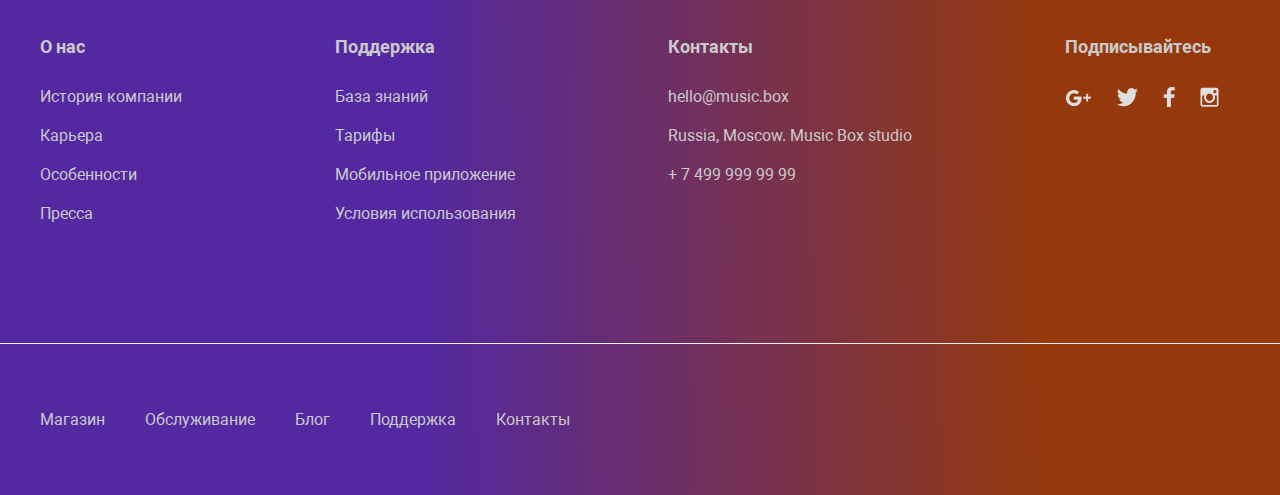
==== commit 6a4f6971: "hotfix: active-link" ====
--- a/index.html
+++ b/index.html
@@ -18,7 +18,7 @@
         </div>
         <nav class="header-nav">
           <ul>
-            <li><a href="./index.html">главная</a></li>
+            <li><a href="./index.html" class="active-link">главная</a></li>
             <li><a href="./catalog.html">каталог</a></li>
             <li><a href="#">исполнители</a></li>
             <li><a href="#contacts">контакты</a></li>
--- a/styles/style.css
+++ b/styles/style.css
@@ -249,10 +249,10 @@
         .header-nav ul li a:hover {
           color: #FFFFFF;
           cursor: pointer; }
-        .header-nav ul li a:active {
-          color: #FFFFFF; }
       .header-nav ul li:last-child {
         margin-right: 0; }
+      .header-nav ul li .active-link {
+        color: #FFFFFF; }
 
 .dark-input {
   background: #3C3B3D;
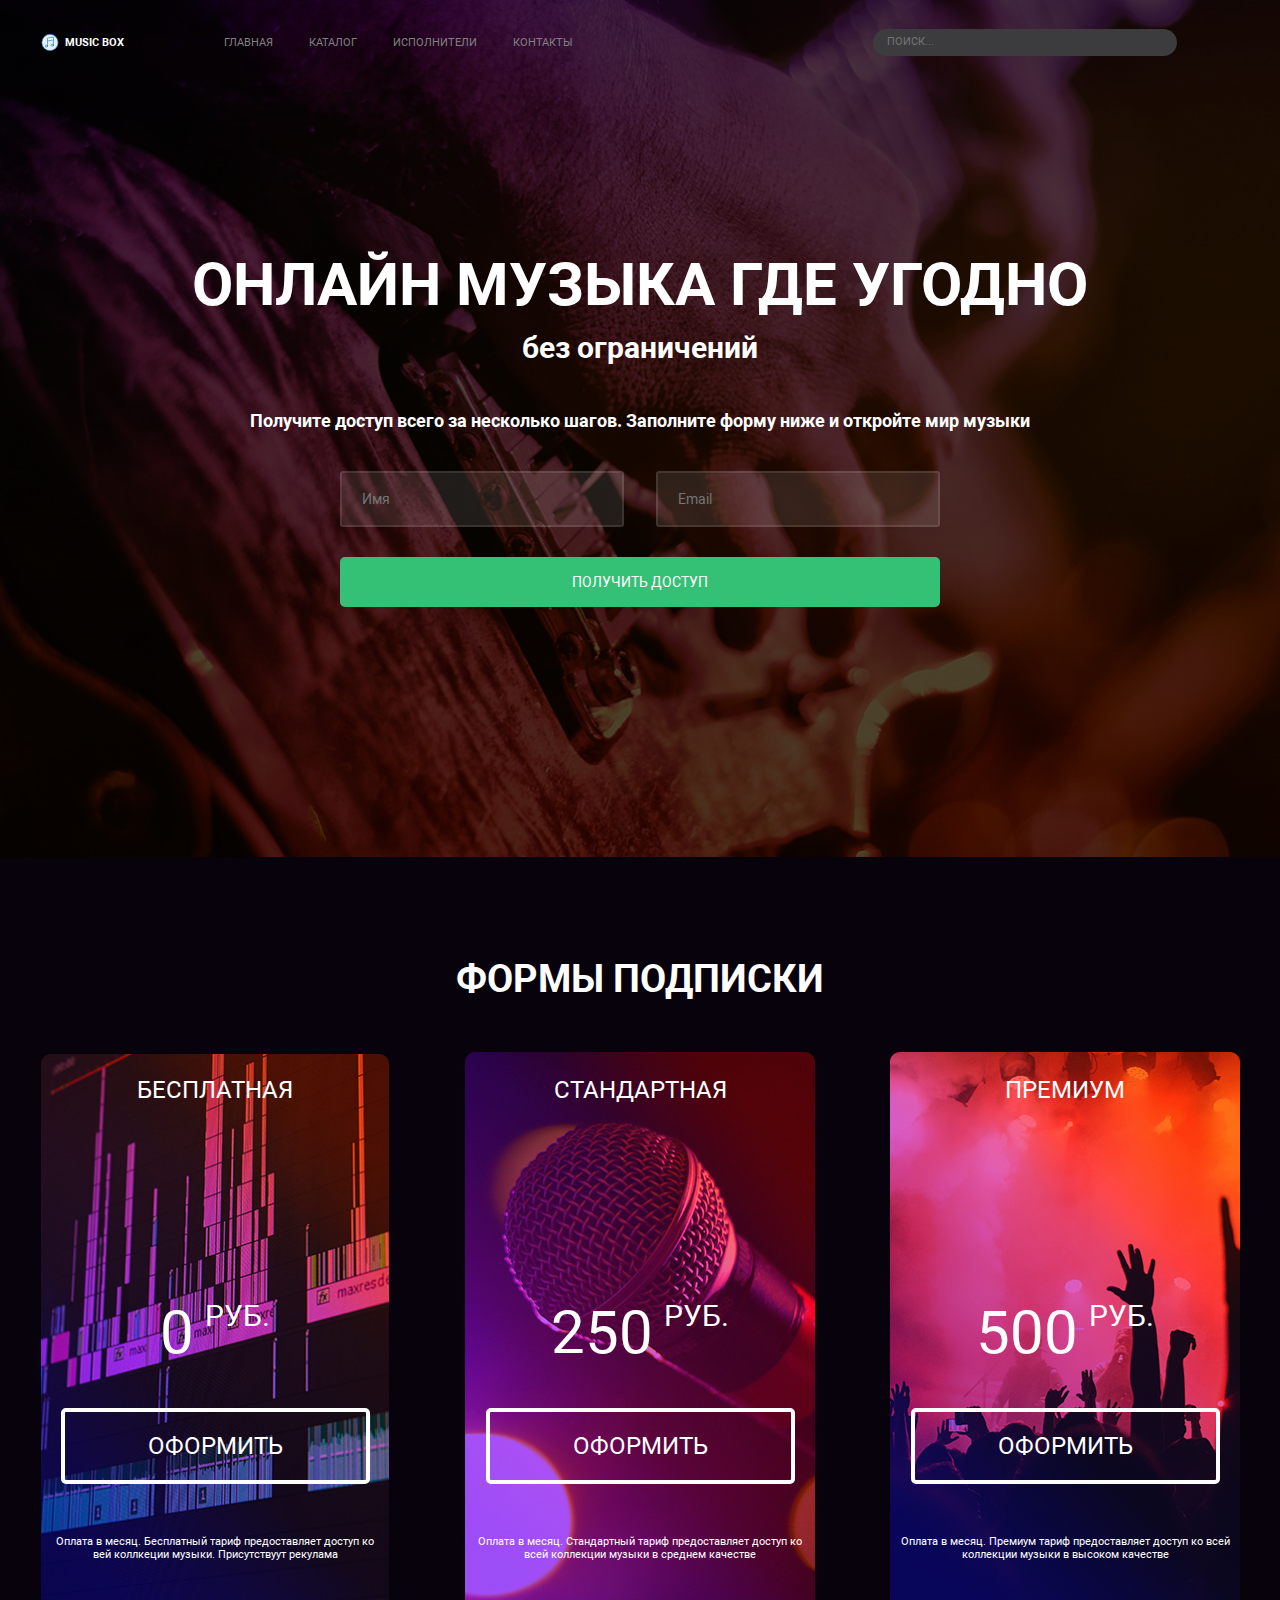
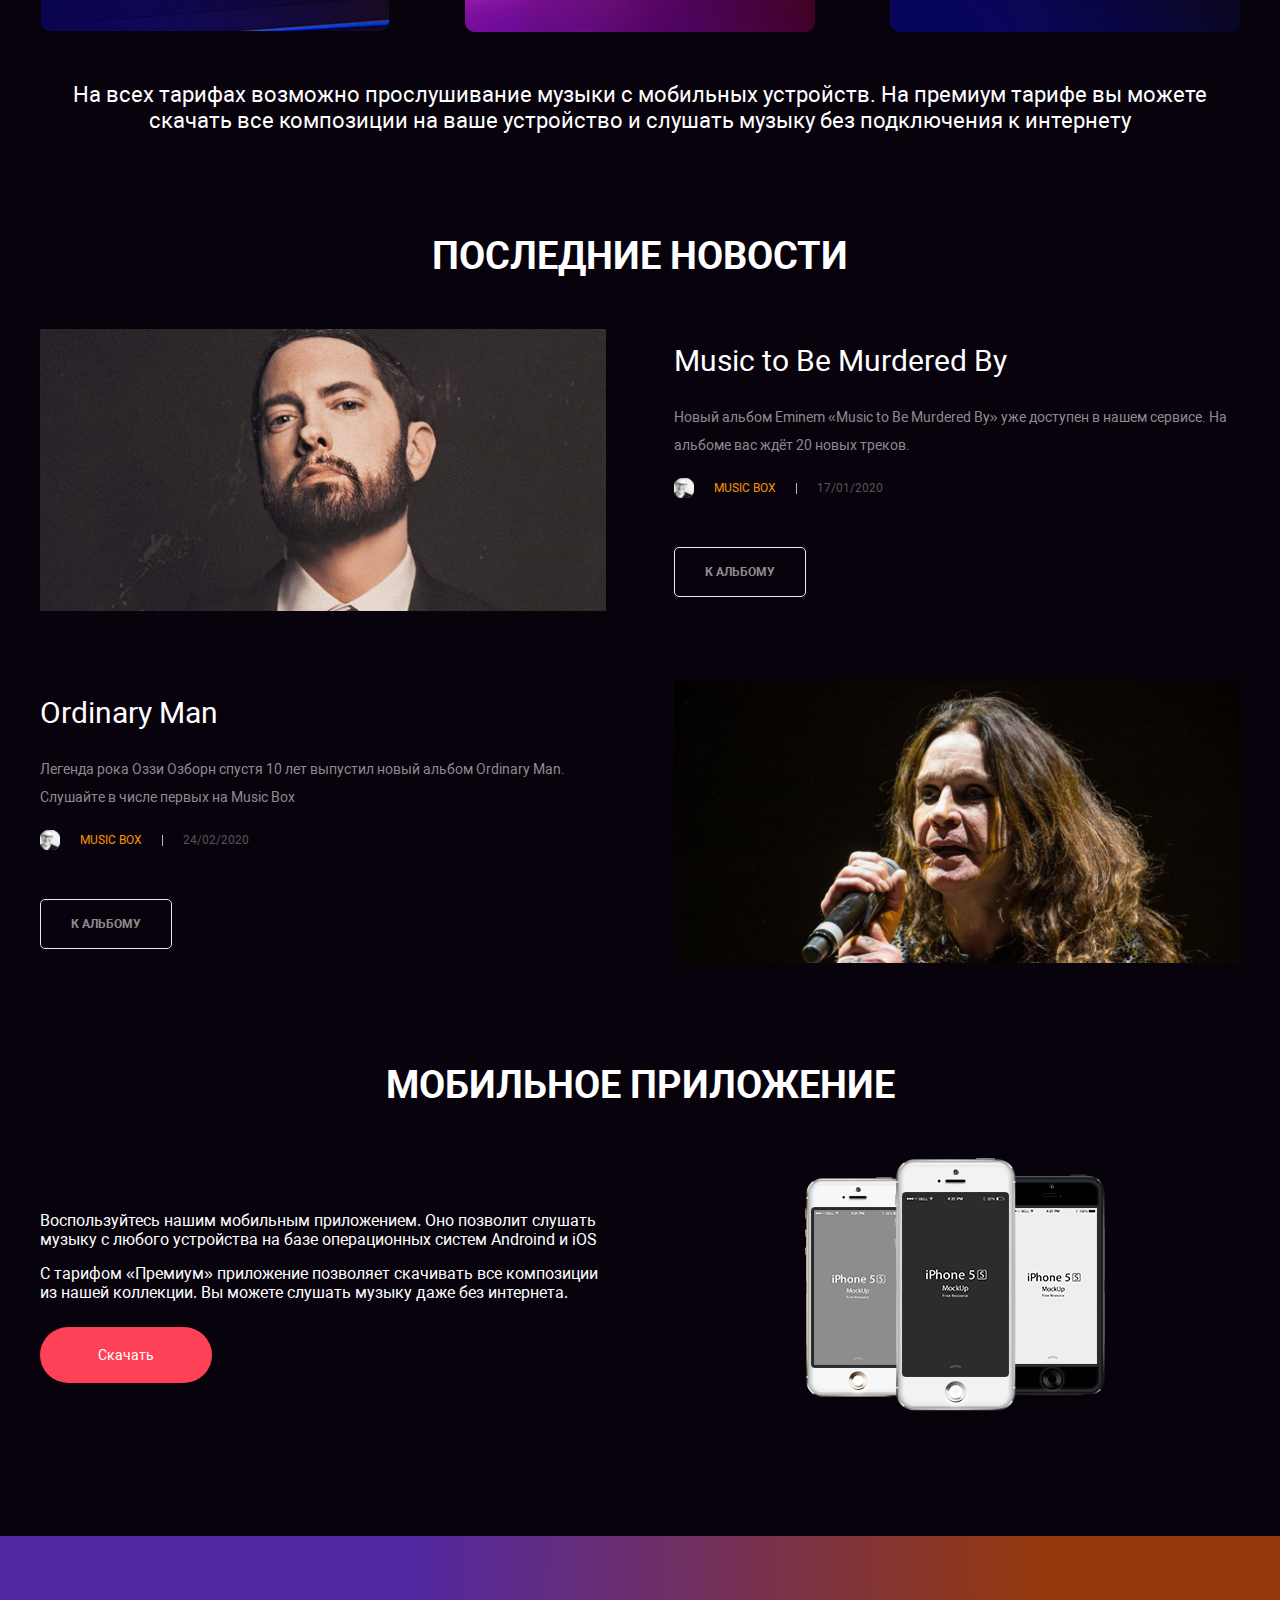
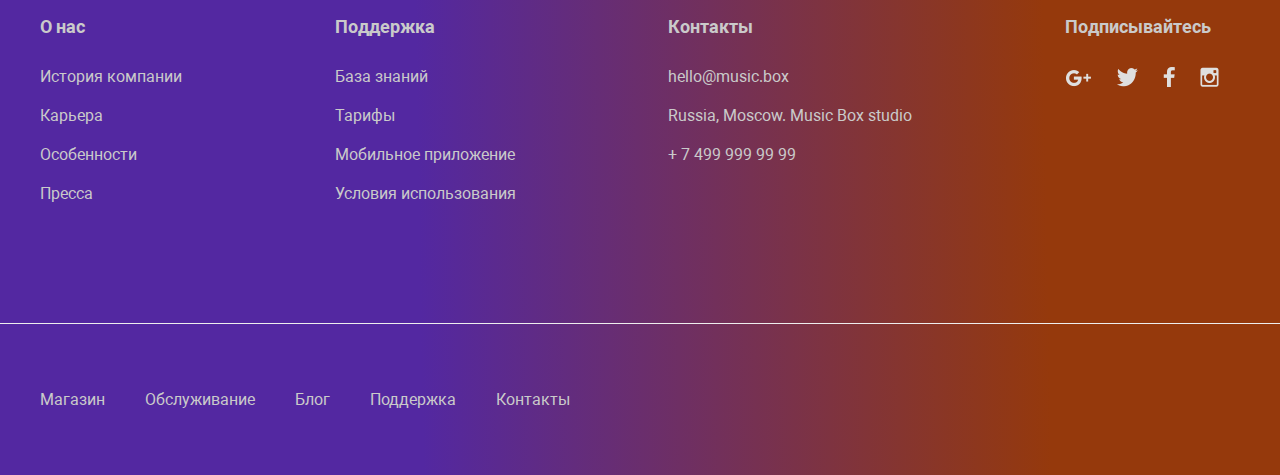
==== commit ecd47157: "hotfix: class name" ====
--- a/index.html
+++ b/index.html
@@ -18,7 +18,7 @@
         </div>
         <nav class="header-nav">
           <ul>
-            <li><a href="./index.html" class="active-link">главная</a></li>
+            <li><a href="./index.html">главная</a></li>
             <li><a href="./catalog.html">каталог</a></li>
             <li><a href="#">исполнители</a></li>
             <li><a href="#contacts">контакты</a></li>
@@ -27,7 +27,7 @@
         <input type="text" placeholder="ПОИСК..." class="dark-input width-23">
       </header>
       <!--Секция баннер-->
-      <section class="title-photo photo-index padding-272-248 padding-264-44">
+      <section class="title-photo photo-index padding-250-0 padding-250-0-50">
         <div class="wrapper flex-centr justify-center online-music">
           <h1 class="m-b-10">Онлайн музыка где угодно</h1>
           <p class="fz-30 m-0">без ограничений</p>
@@ -49,7 +49,7 @@
           <section class="m-b-100 text-center m-m-b-44" id="tarif">
             <h2 class="m-b-50">Формы подписки</h2>
 
-            <div class="grid-gap-75 grid-column-280 grid-row-580 grid-row-460 justify-center m-b-50">
+            <div class="grid grid-columns-350 grid-gap-75 grid-column-280 m-grid-gap-50 grid-row-580 grid-row-460 justify-center m-b-50">
 
               <div class="subscribe subscribe-free">
                 <h3 class="m-t-24 m-m-t-20">бесплатная</h3>
@@ -96,7 +96,7 @@
             <h2 class="m-b-50 text-center">Последние новости</h2>
             <div>
 
-              <div class="grid-column-68 grid-gap-20 grid-gap-40 align-center m-b-70 m-m-b-40">
+              <div class="grid grid-gap-68 grid-columns-2-1fr m-grid-columns-1fr m-grid-gap-20 grid-gap-40 align-center m-b-70 m-m-b-40">
                 <img src="./images/Music_to_Be_Murdered_By.png" alt="Eminem" class="width-100">
                 <div>
                   <p class="fz-30 m-0 m-b-25">Music to Be Murdered By</p>
@@ -111,7 +111,7 @@
                 </div>
               </div>
 
-              <div class="grid-column-68 grid-gap-20 grid-gap-40 align-center">
+              <div class="grid grid-gap-68 grid-columns-2-1fr m-grid-columns-1fr m-grid-gap-20 grid-gap-40 align-center">
                 <div>
                   <p class="fz-30 m-0 m-b-25">Ordinary Man</p>
                   <p class="fz-14 m-b-15 line-h-28 m-0 dark-color">Легенда рока Оззи Озборн спустя 10 лет выпустил новый альбом Ordinary Man. Слушайте в числе первых на Music Box</p>
@@ -133,7 +133,7 @@
           <!-- Мобильное приложение -->
           <section id="mobile-app">
             <h2 class="m-b-50 text-center">Мобильное приложение</h2>
-            <div class="grid-column-68 grid-gap-20 grid-gap-40 align-center">
+            <div class="grid grid-gap-68 grid-columns-2-1fr m-grid-columns-1fr m-grid-gap-20 grid-gap-40 align-center">
               <div class="description">
                 <p class="fz-16 m-0 m-b-15">Воспользуйтесь нашим мобильным приложением. Оно позволит слушать музыку с любого устройства на базе операционных систем Androind и iOS</p>
                 <p class="fz-16 m-0 m-b-25">С тарифом «Премиум» приложение позволяет скачивать все композиции из нашей коллекции. Вы можете слушать музыку даже без интернета.</p>
--- a/styles/style.css
+++ b/styles/style.css
@@ -50,6 +50,13 @@
   text-transform: uppercase;
   margin: 0; }
 
+.h6 {
+  font-weight: bold;
+  font-size: 18px;
+  line-height: 21px;
+  margin: 0 0 30px 0;
+  text-transform: none; }
+
 .fz-11 {
   font-size: 11px;
   line-height: 13px; }
@@ -106,27 +113,32 @@
       -ms-flex-pack: center;
           justify-content: center; }
 
-.grid-column-68 {
-  display: grid;
-  grid-template-columns: repeat(2, 1fr);
+.grid {
+  display: grid; }
+
+.grid-gap-50 {
+  grid-gap: 50px; }
+
+.grid-gap-68 {
   grid-gap: 68px; }
 
+.grid-gap-75 {
+  grid-gap: 75px; }
+
 .grid-row-25 {
-  display: grid;
   grid-row-gap: 25px; }
-
-.grid-gap-50 {
-  display: grid;
-  grid-template-columns: repeat(auto-fill, 250px);
-  grid-gap: 50px; }
-
-.grid-gap-75 {
-  display: grid;
-  grid-template-columns: repeat(auto-fill, 350px);
-  grid-gap: 75px; }
 
 .grid-row-580 {
   grid-template-rows: repeat(1, 580px); }
+
+.grid-columns-2-1fr {
+  grid-template-columns: repeat(2, 1fr); }
+
+.grid-columns-250 {
+  grid-template-columns: repeat(auto-fill, 250px); }
+
+.grid-columns-350 {
+  grid-template-columns: repeat(auto-fill, 350px); }
 
 .flex-s-b {
   display: -webkit-box;
@@ -188,11 +200,11 @@
 .width-23 {
   width: 23%; }
 
-.padding-280-76 {
-  padding: 280px 0 76px; }
-
-.padding-272-248 {
-  padding: 272px 0 248px; }
+.padding-280-0-80 {
+  padding: 280px 0 80px; }
+
+.padding-250-0 {
+  padding: 250px 0; }
 
 .header {
   font-family: "Roboto", sans-serif;
@@ -249,10 +261,10 @@
         .header-nav ul li a:hover {
           color: #FFFFFF;
           cursor: pointer; }
+        .header-nav ul li a:active {
+          color: #FFFFFF; }
       .header-nav ul li:last-child {
         margin-right: 0; }
-      .header-nav ul li .active-link {
-        color: #FFFFFF; }
 
 .dark-input {
   background: #3C3B3D;
@@ -278,12 +290,6 @@
       -ms-flex-pack: justify;
           justify-content: space-between;
   padding-bottom: 100px; }
-  .first-menu section .h6 {
-    font-weight: bold;
-    font-size: 18px;
-    line-height: 21px;
-    margin: 0 0 30px 0;
-    text-transform: none; }
   .first-menu section ul {
     padding: 0; }
     .first-menu section ul li {
@@ -615,7 +621,7 @@
     grid-template-rows: repeat(2, 580px); } }
 @media (max-width: 1024px) {
   .about-author {
-    width: 100%; } }
+    width: 50%; } }
 @media (max-width: 815px) {
   .first-menu {
     -webkit-box-orient: vertical;
@@ -640,7 +646,10 @@
     grid-gap: 40px; }
 
   .grid-row-580 {
-    grid-template-rows: repeat(3, 580px); } }
+    grid-template-rows: repeat(3, 580px); }
+
+  .about-author {
+    width: 100%; } }
 @media (max-width: 750px) {
   .second-menu ul {
     -webkit-box-orient: vertical;
@@ -702,8 +711,8 @@
     background-size: 1156px 765px;
     background-position-x: -176px; }
 
-  .padding-264-44 {
-    padding: 264px 0 44px; }
+  .padding-250-0-50 {
+    padding: 250px 0 50px; }
 
   .subscribe-content {
     margin: 0 20px 16px; }
@@ -711,7 +720,9 @@
       margin-bottom: 30px; }
 
   .grid-column-280 {
-    grid-template-columns: repeat(auto-fill, 280px);
+    grid-template-columns: repeat(auto-fill, 280px); }
+
+  .m-grid-gap-50 {
     grid-gap: 50px; }
 
   .grid-row-460 {
@@ -723,8 +734,10 @@
     line-height: 14px;
     font-weight: normal; }
 
-  .grid-gap-20 {
-    grid-template-columns: repeat(1, 1fr);
+  .m-grid-columns-1fr {
+    grid-template-columns: repeat(1, 1fr); }
+
+  .m-grid-gap-20 {
     grid-gap: 20px; }
 
   .bth-grey {
@@ -755,9 +768,6 @@
   .photo-catalog {
     background-size: 2200px 630px;
     background-position-x: -1374px; }
-
-  .padding-295-65 {
-    padding: 295px 0 65px; }
 
   .main h1 {
     font-size: 30px;
@@ -795,9 +805,13 @@
     font-size: 14px;
     line-height: 16px; }
 
-  .grid-gap-50-20 {
-    grid-template-columns: repeat(auto-fill, 130px);
-    grid-row-gap: 50px;
+  .grid-columns-130 {
+    grid-template-columns: repeat(auto-fill, 130px); }
+
+  .m-grid-row-gap-50 {
+    grid-row-gap: 50px; }
+
+  .m-grid-column-gap-20 {
     grid-column-gap: 20px; }
 
   .similar-artists div p {
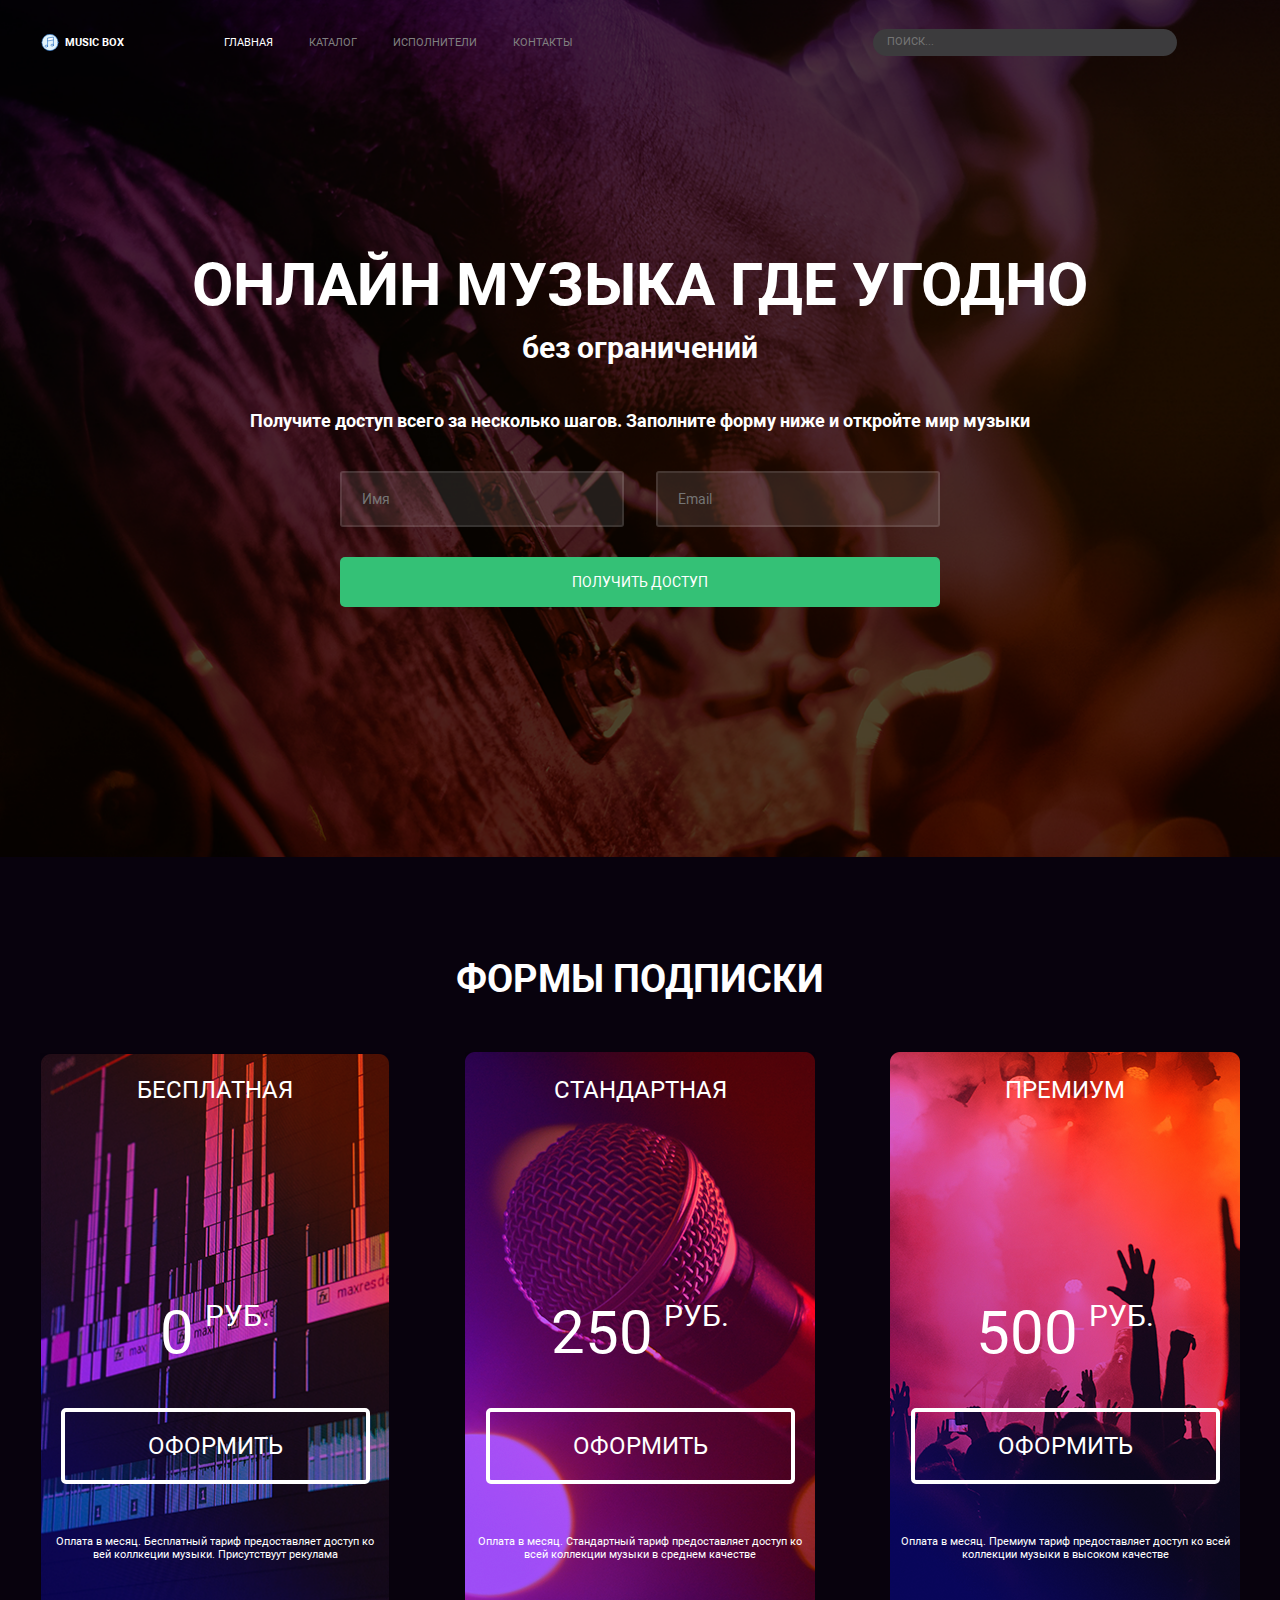
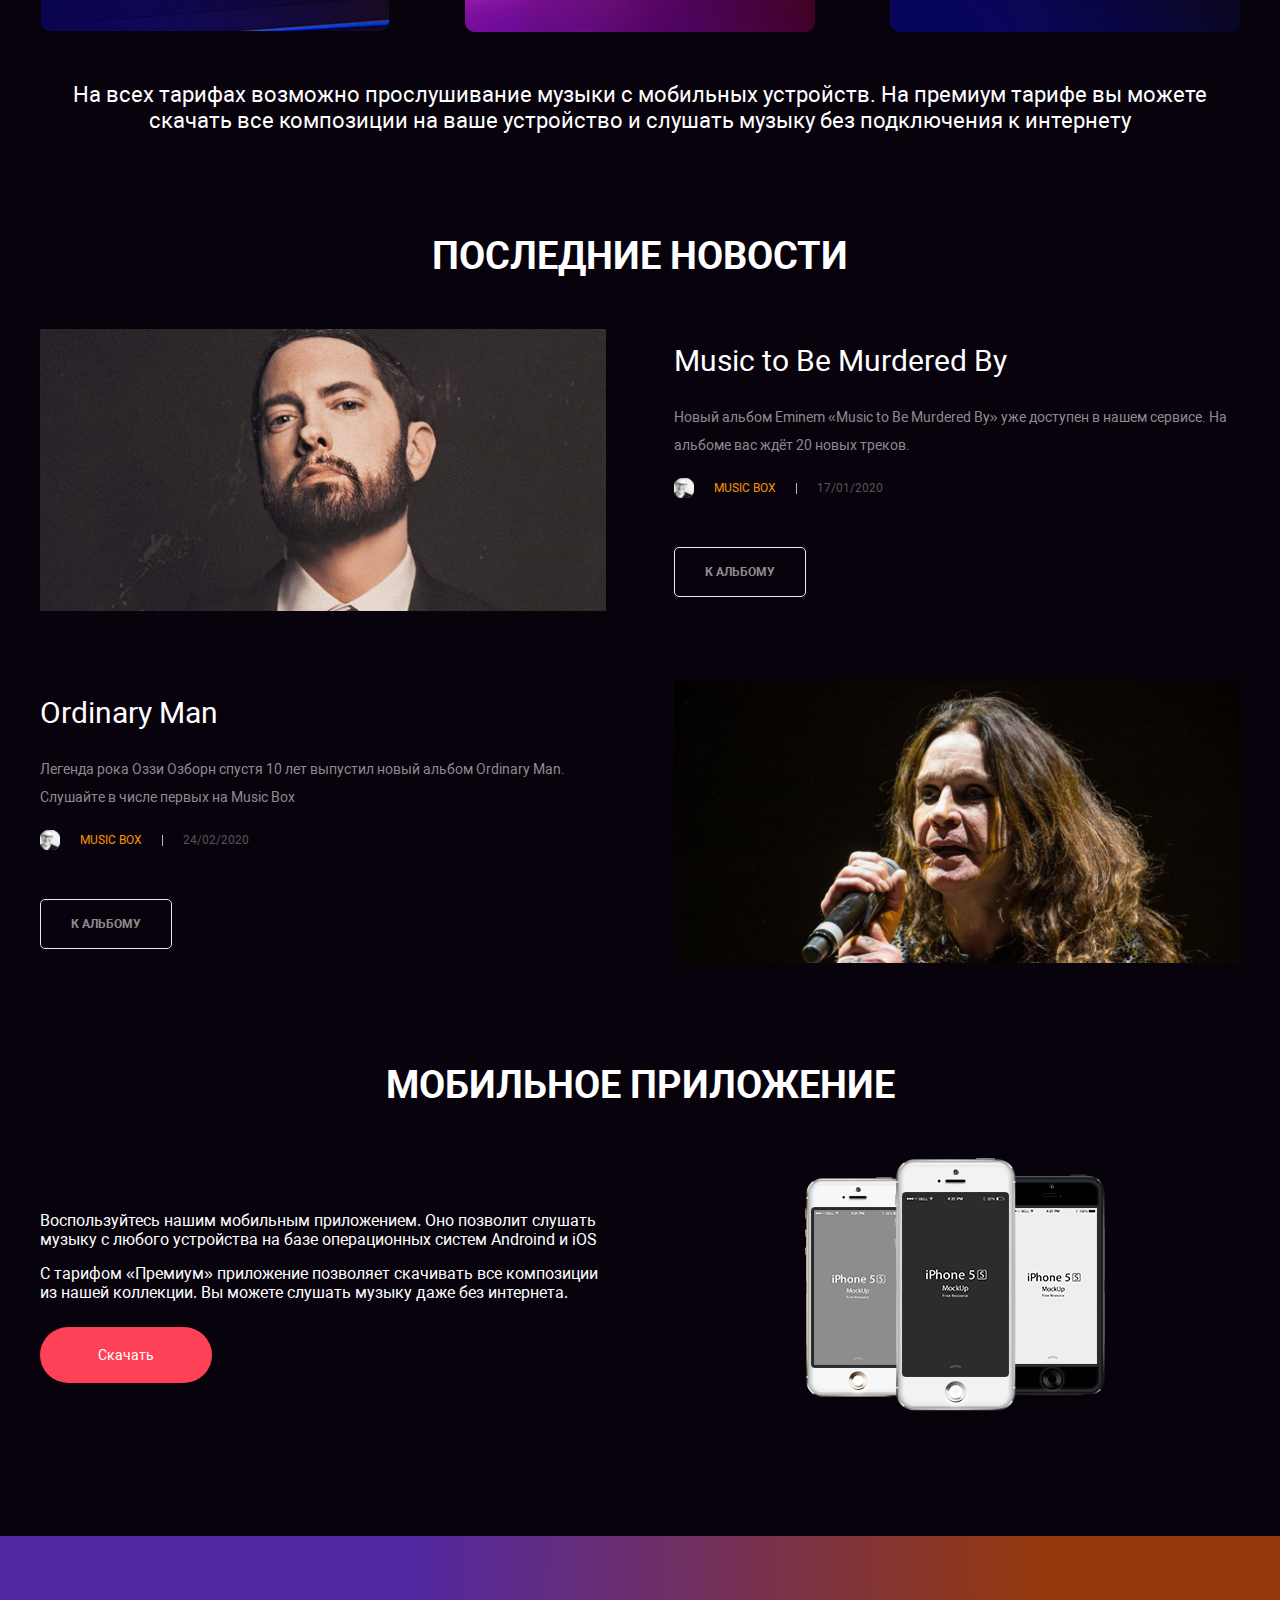
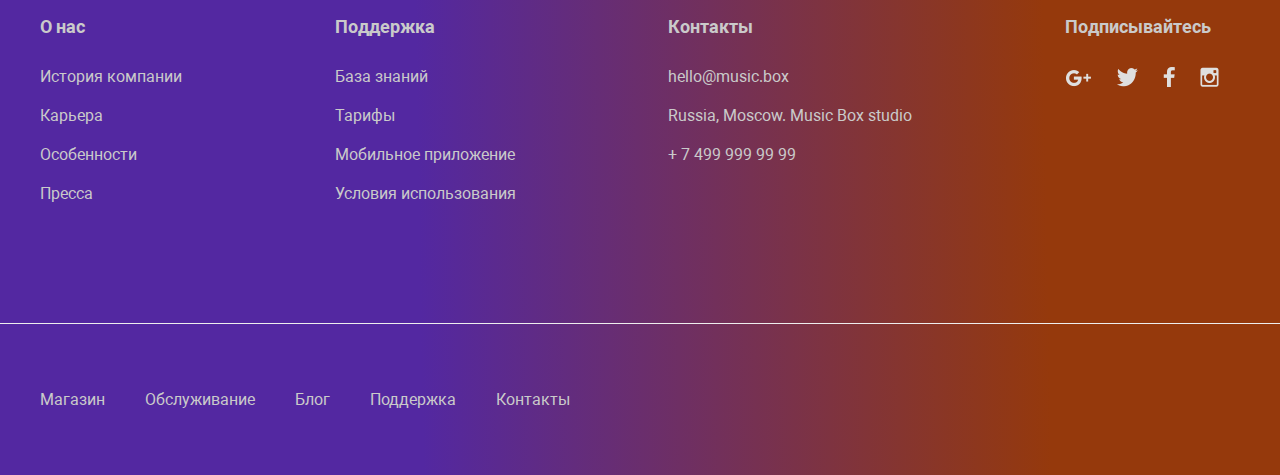
==== commit b383c929: "hotfix" ====
--- a/index.html
+++ b/index.html
@@ -18,7 +18,7 @@
         </div>
         <nav class="header-nav">
           <ul>
-            <li><a href="./index.html">главная</a></li>
+            <li><a href="./index.html" class="active-link">главная</a></li>
             <li><a href="./catalog.html">каталог</a></li>
             <li><a href="#">исполнители</a></li>
             <li><a href="#contacts">контакты</a></li>
--- a/styles/style.css
+++ b/styles/style.css
@@ -261,10 +261,10 @@
         .header-nav ul li a:hover {
           color: #FFFFFF;
           cursor: pointer; }
-        .header-nav ul li a:active {
-          color: #FFFFFF; }
       .header-nav ul li:last-child {
         margin-right: 0; }
+      .header-nav ul li .active-link {
+        color: #FFFFFF; }
 
 .dark-input {
   background: #3C3B3D;
@@ -820,5 +820,4 @@
   .similar-artists div span {
     font-size: 12px;
     line-height: 14px; } }
-
 /*# sourceMappingURL=style.css.map */